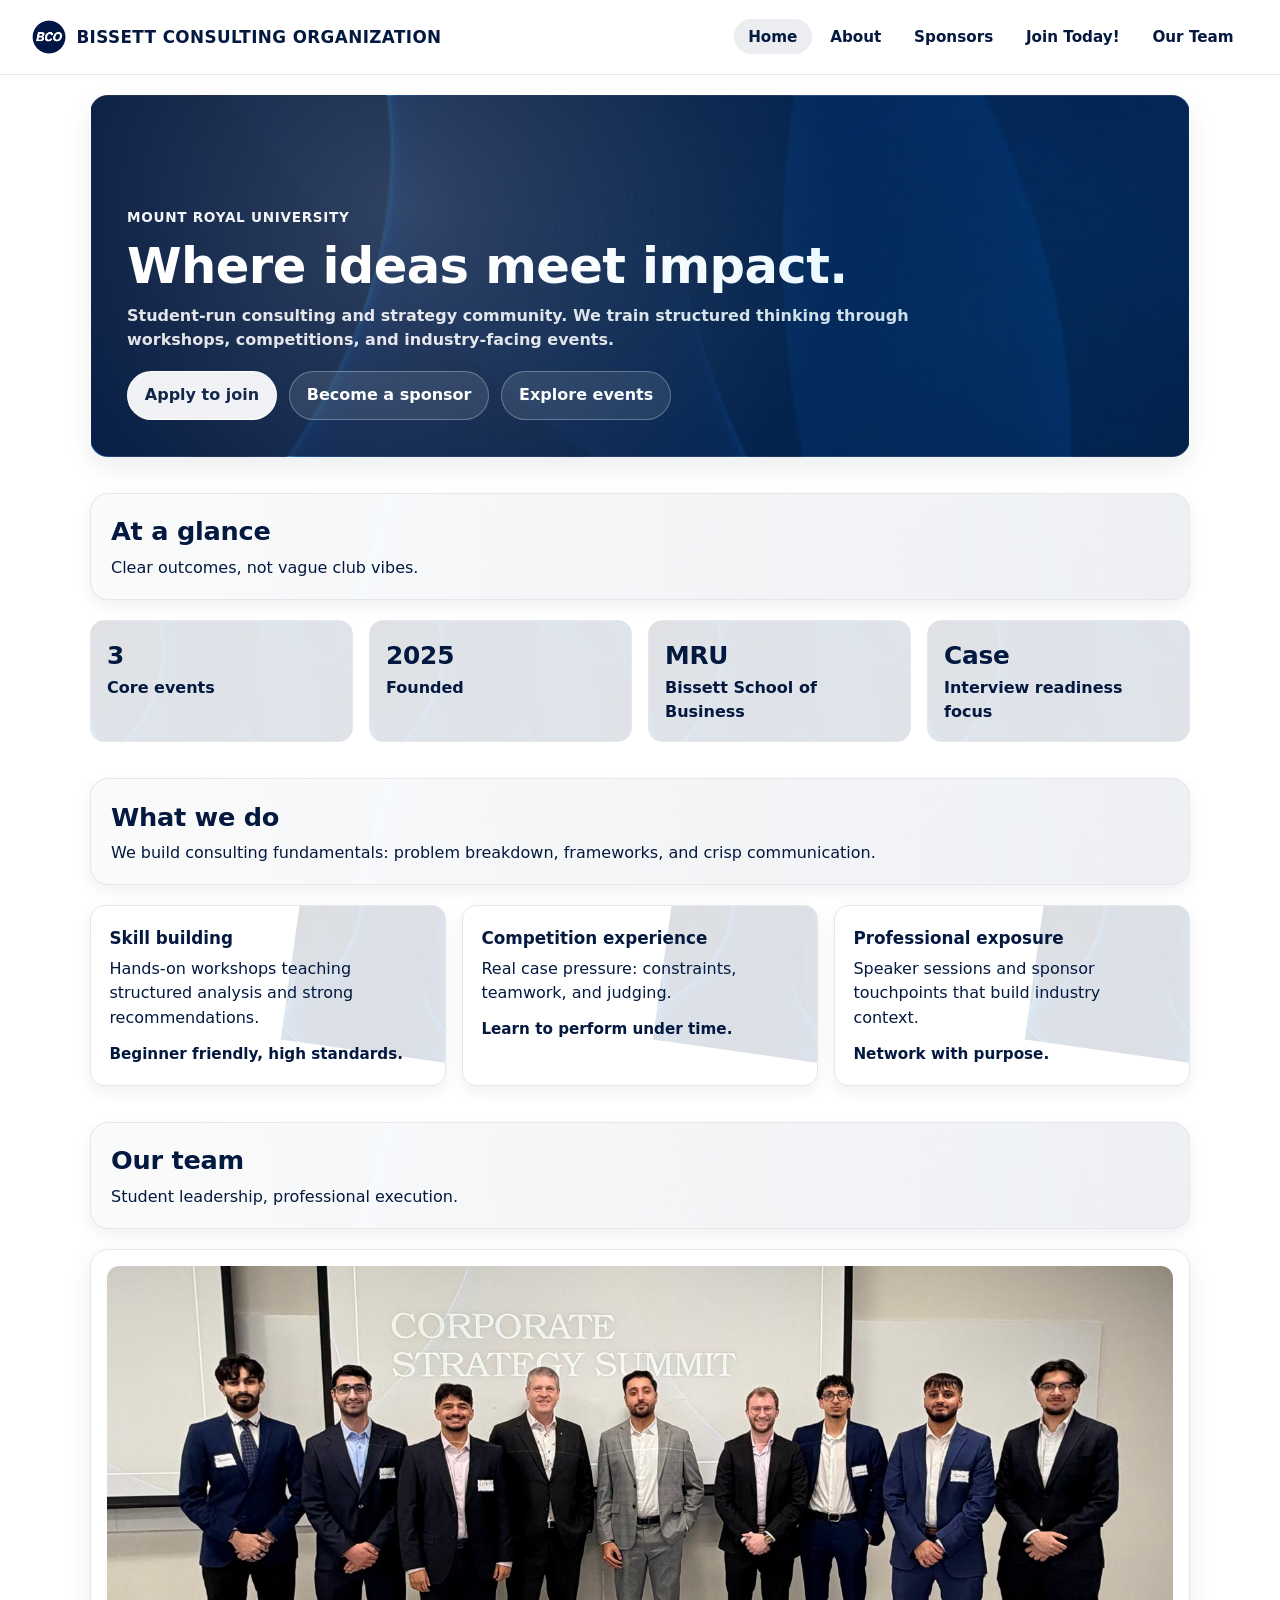
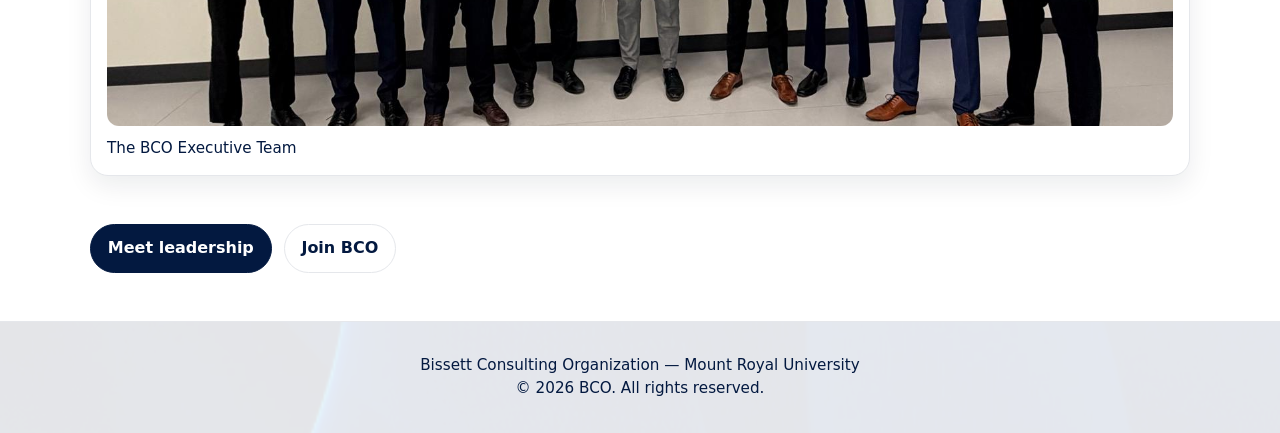
==== index.html @ 676983a7 "Add files via upload" ====
<!DOCTYPE html>
<html lang="en">
<head>
  <meta charset="UTF-8">
  <meta name="viewport" content="width=device-width, initial-scale=1.0">
  <meta name="description" content="Welcome to the Bissett Consulting Organization — where ideas meet impact at Mount Royal University.">
  <title>BCO | Home</title>

  <link rel="stylesheet" href="styles/shared.css">
  <link rel="stylesheet" href="styles/motif.css">
  <link rel="stylesheet" href="styles/home.css">
</head>

<body>
  <a href="#main" class="skip-link">Skip to content</a>

  <header>
    <div class="header-brand">
      <img src="images/bco-logo.png" alt="BCO" class="header-logo">
      <h1>Bissett Consulting Organization</h1>
    </div>
    <nav aria-label="Primary">
      <ul>
        <li><a href="index.html" class="active" aria-current="page">Home</a></li>
        <li><a href="about.html">About</a></li>
        <li><a href="sponsors.html">Sponsors</a></li>
        <li><a href="contact.html">Join Today!</a></li>
        <li><a href="team.html">Our Team</a></li>
      </ul>
    </nav>
  </header>

  <main id="main">
    <!-- Signature hero -->
    <section class="motif-hero" aria-label="BCO hero">
      <div class="motif-hero-inner">
        <div class="motif-kicker">Mount Royal University</div>
        <div class="motif-title">Where ideas meet impact.</div>
        <p class="motif-subtitle">
          Student-run consulting and strategy community. We train structured thinking through workshops, competitions, and industry-facing events.
        </p>
        <div class="motif-actions">
          <a class="btn primary" href="contact.html">Apply to join</a>
          <a class="btn" href="sponsors.html">Become a sponsor</a>
          <a class="btn" href="about.html#events">Explore events</a>
        </div>
      </div>
    </section>

    <!-- Stats -->
    <section class="motif-band" aria-label="BCO summary">
      <div class="motif-band-inner">
        <h2>At a glance</h2>
        <p>Clear outcomes, not vague club vibes.</p>
      </div>
    </section>

    <section class="stats" aria-label="BCO stats">
      <div class="stat"><strong>3</strong><span>Core events</span></div>
      <div class="stat"><strong>2025</strong><span>Founded</span></div>
      <div class="stat"><strong>MRU</strong><span>Bissett School of Business</span></div>
      <div class="stat"><strong>Case</strong><span>Interview readiness focus</span></div>
    </section>

    <!-- Value props -->
    <section class="motif-band" aria-label="What we do">
      <div class="motif-band-inner">
        <h2>What we do</h2>
        <p>We build consulting fundamentals: problem breakdown, frameworks, and crisp communication.</p>
      </div>
    </section>

    <section class="grid-3" aria-label="BCO pillars">
      <div class="card">
        <h3>Skill building</h3>
        <p>Hands-on workshops teaching structured analysis and strong recommendations.</p>
        <div class="meta">Beginner friendly, high standards.</div>
      </div>

      <div class="card">
        <h3>Competition experience</h3>
        <p>Real case pressure: constraints, teamwork, and judging.</p>
        <div class="meta">Learn to perform under time.</div>
      </div>

      <div class="card">
        <h3>Professional exposure</h3>
        <p>Speaker sessions and sponsor touchpoints that build industry context.</p>
        <div class="meta">Network with purpose.</div>
      </div>
    </section>

    <!-- Team -->
    <section class="motif-band" aria-label="Team">
      <div class="motif-band-inner">
        <h2>Our team</h2>
        <p>Student leadership, professional execution.</p>
      </div>
    </section>

    <section id="teampic" aria-label="BCO executive team photo">
      <figure>
        <img src="images/team.jpeg" alt="BCO executive team group photo">
        <figcaption>The BCO Executive Team</figcaption>
      </figure>
    </section>

    <div class="motif-actions" style="margin: 1rem 0 3rem;">
      <a class="btn btn-light primary" href="team.html">Meet leadership</a>
      <a class="btn btn-light" href="contact.html">Join BCO</a>
    </div>
  </main>

  <footer>
    <p>Bissett Consulting Organization — Mount Royal University</p>
    <p>&copy; 2026 BCO. All rights reserved.</p>
  </footer>
</body>
</html>
---- styles/shared.css ----
/* ========= SHARED.CSS (McKinsey-style base) ========= */

:root{
  --navy:#031940;
  --ink:#031940;
  --muted:rgba(3,25,64,.6);
  --line:#E5E7EB;
  --paper:#FFFFFF;
  --panel:#F9FAFB;

  --radius:14px;
  --shadow: 0 10px 26px rgba(17,24,39,.08);
}

*{
  margin: 0;
  padding: 0;
  box-sizing: border-box;
}

/* page base */
body{
  font-family: "Inter", system-ui, -apple-system, Segoe UI, Roboto, Arial, sans-serif;
  color: var(--ink);
  background: var(--paper);
  line-height: 1.55;
}

/* hero */
#hero{
  border-bottom: 1px solid var(--line);
}
#hero img{
  display: block;
  width: 100%;
  max-height: 240px;
  object-fit: cover;
}

/* header brand with logo */
.header-brand{
  display: flex;
  align-items: center;
  gap: .65rem;
}

.header-logo{
  height: 34px;
  width: auto;
  object-fit: contain;
  border-radius: 6px;
}

/* header */
header{
  background: var(--paper);
  padding: 1.25rem 2rem;
  display: flex;
  justify-content: space-between;
  align-items: center;
  border-bottom: 1px solid var(--line);
}

header h1{
  color: var(--navy);
  font-size: 1.05rem;
  font-weight: 700;
  letter-spacing: .4px;
  text-transform: uppercase;
}

/* nav */
nav ul{
  list-style: none;
  display: flex;
  gap: .25rem;
  flex-wrap: wrap;
}

nav ul li a{
  color: var(--ink);
  text-decoration: none;
  padding: .55rem .9rem;
  border-radius: 999px;
  font-weight: 600;
  font-size: .95rem;
  transition: background-color .15s ease, color .15s ease;
}

nav ul li a:hover{
  background: var(--panel);
}

nav ul li a.active{
  background: rgba(3,25,64,.08);
  color: var(--navy);
}

/* layout width */
main{
  width: min(1100px, 92%);
  margin: 0 auto;
}

/* footer */
footer{
  margin-top: 3rem;
  background: var(--paper);
  border-top: 1px solid var(--line);
  color: #031940;
  text-align: center;
  padding: 2rem;
}

footer p{
  font-size: .95rem;
  color: #031940;
}

/* accessibility */
a:focus,
button:focus,
input:focus,
textarea:focus{
  outline: 3px solid rgba(3,25,64,.20);
  outline-offset: 2px;
  border-radius: 8px;
}

/* responsive */
@media (max-width: 650px){
  header{
    padding: 1rem;
  }
}

.skip-link{
  position:absolute;
  left:-999px;
  top:10px;
  background:#fff;
  border:1px solid #E5E7EB;
  padding:.5rem .75rem;
  border-radius:10px;
}
.skip-link:focus{
  left:10px;
  z-index:999;
}
---- styles/motif.css ----
/* ========= MOTIF.CSS (BCO signature waves) ========= */

:root{
  --navy:#031940;
  --ink:#031940;
  --muted:rgba(3,25,64,.6);
  --line:#E5E7EB;
  --paper:#FFFFFF;
  --panel:#F9FAFB;

  --radius:14px;
  --shadow: 0 10px 26px rgba(17,24,39,.08);
  --shadow-soft: 0 6px 16px rgba(17,24,39,.06);

  /* Motif asset */
  --motif: url("../images/bco-blue.png");
}

/* Motif hero */
.motif-hero{
  position: relative;
  border: 1px solid rgba(255,255,255,.12);
  border-radius: 18px;
  overflow: hidden;
  box-shadow: var(--shadow);
  margin-top: 1.25rem;
  background:
    var(--motif) center/cover no-repeat;
}

.motif-hero::before{
  content:"";
  position:absolute;
  inset:0;
  /* darken for readability */
  background: linear-gradient(90deg,
    rgba(3,25,64,.92),
    rgba(3,25,64,.58) 55%,
    rgba(3,25,64,.35)
  );
}

.motif-hero::after{
  content:"";
  position:absolute;
  inset:-40px;
  /* extra depth so it feels premium */
  background: radial-gradient(circle at 30% 35%, rgba(255,255,255,.18), transparent 50%),
              radial-gradient(circle at 78% 62%, rgba(0,170,255,.10), transparent 55%);
  pointer-events:none;
}

.motif-hero-inner{
  position: relative;
  padding: 2.25rem;
  min-height: 360px;
  display:flex;
  flex-direction: column;
  justify-content: flex-end;
  gap: .75rem;
  color: #fff;
}

.motif-kicker{
  font-weight: 800;
  letter-spacing: .7px;
  text-transform: uppercase;
  font-size: .85rem;
  opacity: .95;
}

.motif-title{
  font-size: clamp(2.1rem, 4.2vw, 3.1rem);
  line-height: 1.05;
  letter-spacing: -.6px;
  font-weight: 900;
  max-width: 24ch;
}

.motif-subtitle{
  max-width: 75ch;
  color: rgba(255,255,255,.88);
  font-weight: 560;
}

.motif-actions{
  display:flex;
  gap: .75rem;
  flex-wrap: wrap;
  margin-top: .35rem;
}

.btn{
  display:inline-block;
  text-decoration:none;
  font-weight: 750;
  padding: .7rem 1.05rem;
  border-radius: 999px;
  border: 1px solid rgba(255,255,255,.28);
  background: rgba(255,255,255,.10);
  color:#fff;
  transition: transform .15s ease, background-color .2s ease;
}

.btn:hover{
  transform: translateY(-1px);
  background: rgba(255,255,255,.16);
  text-decoration:none;
}

.btn.primary{
  background: rgba(255,255,255,.94);
  color: var(--navy);
  border-color: rgba(255,255,255,.94);
}

.btn.primary:hover{
  background: #fff;
}

/* Motif band headings */
.motif-band{
  position: relative;
  border-radius: 18px;
  overflow:hidden;
  border: 1px solid var(--line);
  box-shadow: var(--shadow-soft);
  background: var(--paper);
  margin: 2.25rem 0 1.25rem;
}

.motif-band::before{
  content:"";
  position:absolute;
  inset:0;
  background: var(--motif) center/cover no-repeat;
  opacity: .22;             /* subtle watermark */
  filter: saturate(1.05) contrast(1.05);
}

.motif-band::after{
  content:"";
  position:absolute;
  inset:0;
  background: linear-gradient(90deg, rgba(255,255,255,.92), rgba(255,255,255,.70));
}

.motif-band-inner{
  position: relative;
  z-index: 1;
  padding: 1.15rem 1.25rem;
}

.motif-band h2{
  font-size: 1.6rem;
  letter-spacing: -.25px;
  margin-bottom: .25rem;
}

.motif-band p{
  color: #031940;
  max-width: 80ch;
}

/* Cards with motif corner watermark */
.grid-3{
  display:grid;
  grid-template-columns: repeat(3, minmax(0, 1fr));
  gap: 1rem;
}

.card{
  position: relative;
  background: var(--paper);
  border: 1px solid var(--line);
  border-radius: var(--radius);
  box-shadow: var(--shadow-soft);
  padding: 1.15rem;
  overflow:hidden;
}

.card::before{
  content:"";
  position:absolute;
  top:-70px;
  right:-70px;
  width: 220px;
  height: 220px;
  background: var(--motif) center/cover no-repeat;
  opacity: .14;
  transform: rotate(8deg);
  pointer-events:none;
}

.card h3{
  font-size: 1.05rem;
  margin-bottom: .35rem;
  position: relative;
}

.card p{
  color: #031940;
  position: relative;
}

.card .meta{
  margin-top: .75rem;
  color: #031940;
  font-size: .95rem;
  font-weight: 650;
  position: relative;
}

/* Stats row */
.stats{
  display:grid;
  grid-template-columns: repeat(4, minmax(0, 1fr));
  gap: 1rem;
}

.stat{
  background: var(--panel);
  border: 1px solid var(--line);
  border-radius: var(--radius);
  padding: 1rem;
  overflow:hidden;
  position: relative;
}

.stat::before{
  content:"";
  position:absolute;
  inset:0;
  background: var(--motif) center/cover no-repeat;
  opacity: .10;
  filter: saturate(1.05);
}

.stat strong, .stat span{
  position: relative;
}

.stat strong{
  display:block;
  font-size: 1.55rem;
  color: var(--navy);
  letter-spacing: -.2px;
}

.stat span{
  color: #031940;
  font-weight: 700;
}

/* Motif footer (subtle) */
footer{
  position: relative;
  overflow:hidden;
}

footer::before{
  content:"";
  position:absolute;
  inset:0;
  background: var(--motif) center/cover no-repeat;
  opacity: .10;
  filter: saturate(1.05) contrast(1.05);
  pointer-events:none;
}

footer > *{
  position: relative;
}

/* Light-context buttons (outside the dark hero) */
.btn-light{
  color: var(--ink);
  background: var(--paper);
  border-color: var(--line);
}

.btn-light:hover{
  background: var(--panel);
  color: var(--ink);
}

.btn-light.primary{
  background: var(--navy);
  color: #fff;
  border-color: var(--navy);
}

.btn-light.primary:hover{
  background: rgba(3,25,64,.88);
  color: #fff;
}

/* Responsive */
@media (max-width: 980px){
  .grid-3{ grid-template-columns: 1fr; }
  .stats{ grid-template-columns: repeat(2, minmax(0,1fr)); }
  .motif-hero-inner{ min-height: 330px; padding: 1.6rem; }
}

@media (max-width: 520px){
  .stats{ grid-template-columns: 1fr; }
}
---- styles/home.css ----
/* ========= HOME.CSS (McKinsey / deck cover) ========= */

:root{
  --navy:#031940;
  --ink:#031940;
  --muted:rgba(3,25,64,.6);
  --line:#E5E7EB;
  --panel:#F9FAFB;
  --paper:#FFFFFF;

  --radius:14px;
  --shadow: 0 10px 26px rgba(17,24,39,.08);
  --shadow-soft: 0 6px 16px rgba(17,24,39,.06);
}

/* Title block */
#welcome{
  padding: 2.5rem 0 1.25rem;
  border-bottom: 1px solid var(--line);
  margin-bottom: 1.5rem;
}

#welcome h2:first-child{
  font-size: clamp(2.1rem, 3.4vw, 2.8rem);
  line-height: 1.06;
  letter-spacing: -.5px;
  color: var(--ink);
  margin-bottom: .45rem;
}

#welcome h2:nth-child(2){
  font-size: clamp(1.15rem, 1.9vw, 1.35rem);
  font-weight: 650;
  color: #031940;
  letter-spacing: .1px;
}

/* Image card */
#teampic{
  margin: 1.25rem 0 3rem;
}

#teampic figure{
  background: var(--paper);
  border: 1px solid var(--line);
  border-radius: 18px;
  padding: 1rem;
  box-shadow: var(--shadow);
}

#teampic img{
  width: 100%;
  height: min(460px, 56vw);
  object-fit: cover;
  border-radius: 12px;
  display: block;
}

/* Caption looks like a report footnote */
#teampic figcaption{
  margin-top: .75rem;
  color: #031940;
  font-size: .95rem;
  line-height: 1.35;
}

/* Small “deck polish” on hover, very subtle */
#teampic figure:hover{
  border-color: rgba(3,25,64,.18);
  box-shadow: 0 14px 32px rgba(17,24,39,.10);
}

/* Responsive tightening */
@media (max-width: 520px){
  #welcome{
    padding: 2rem 0 1rem;
  }
  #teampic figure{
    padding: .85rem;
  }
}
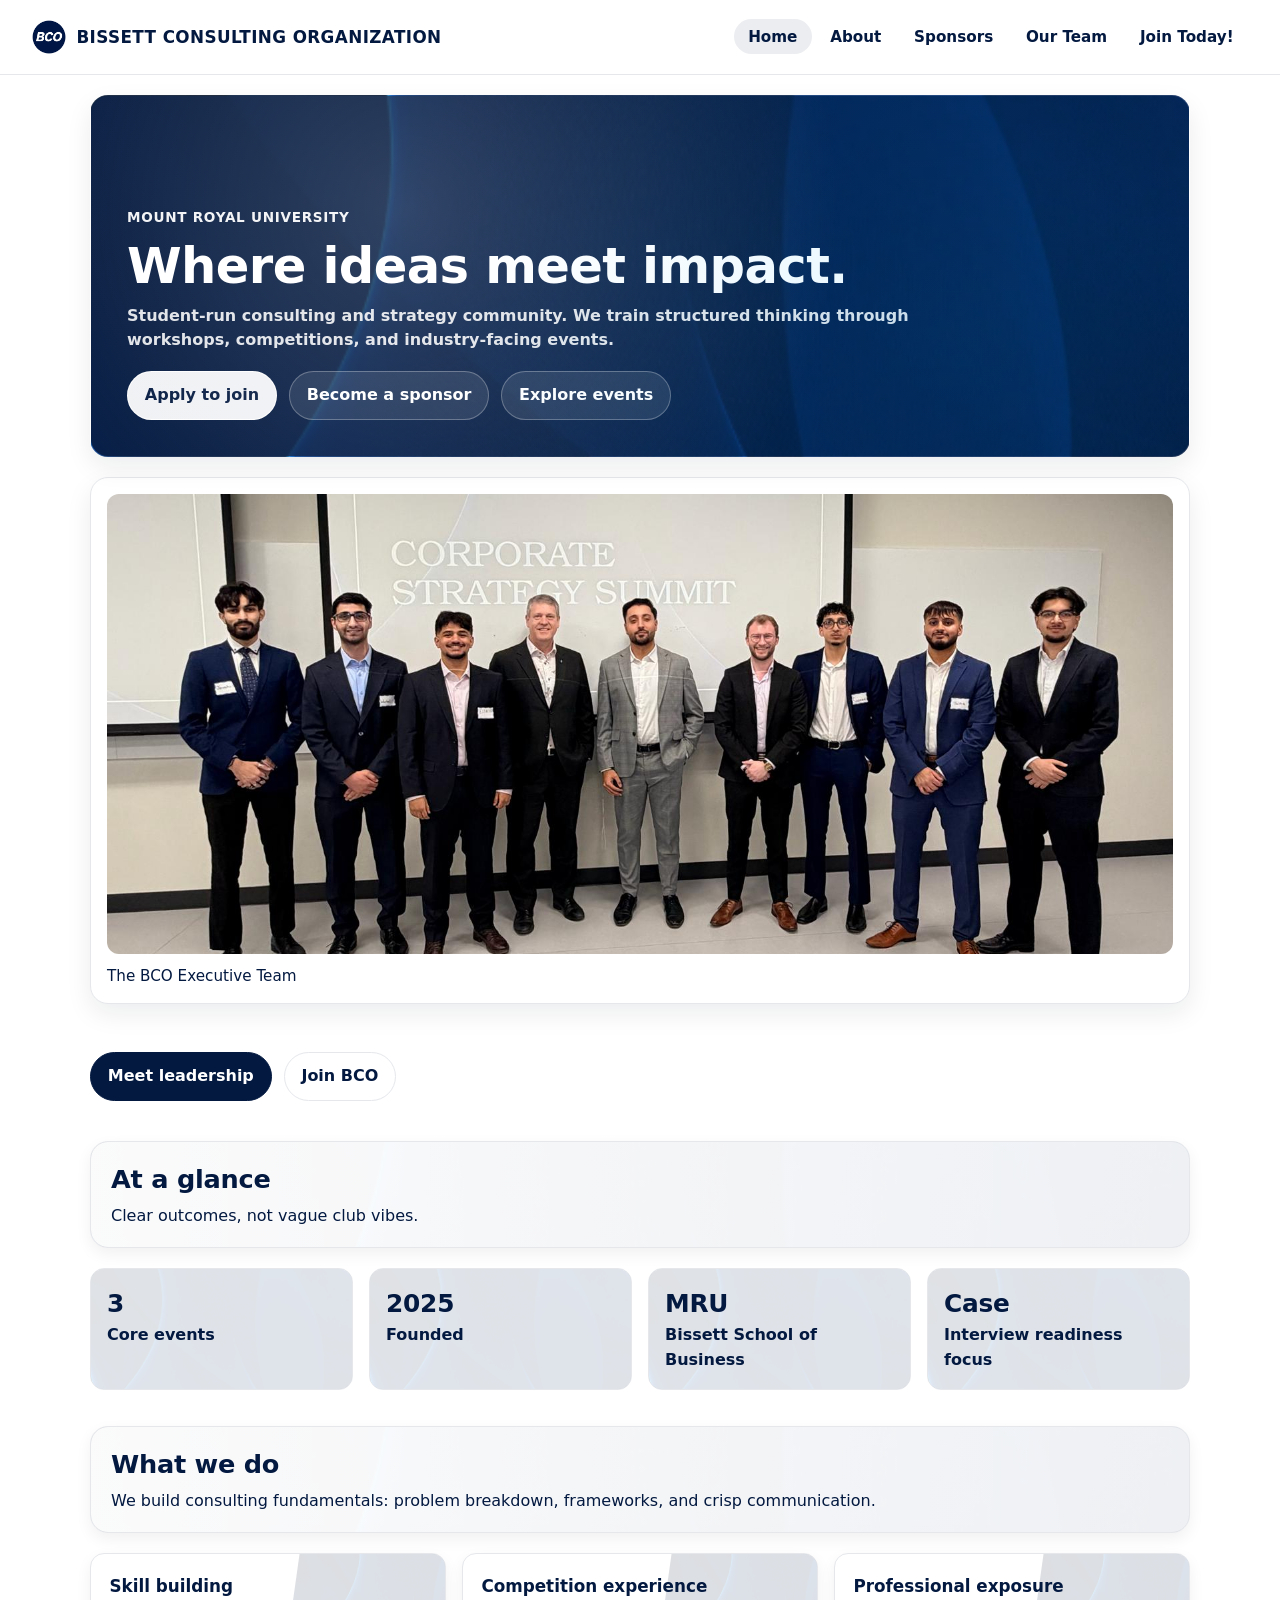
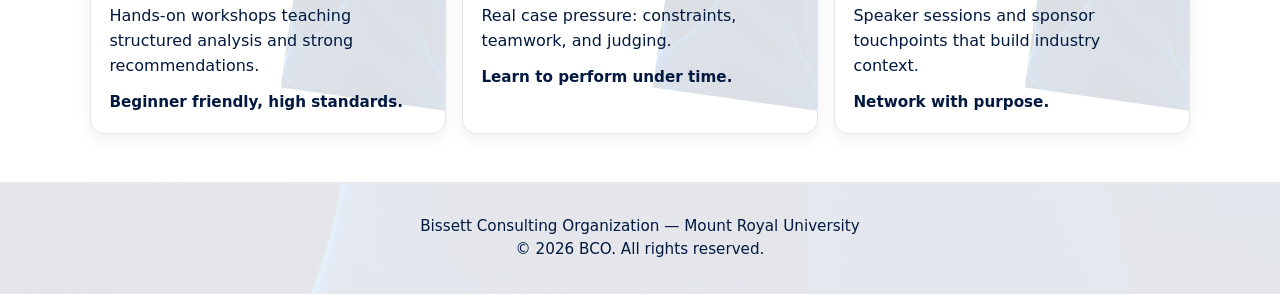
==== commit e4c2fb8b: "Update BCO site: rewrite Who Are We, move CTAs, team photo reorder, contact/team/nav improvements Co" ====
--- a/index.html
+++ b/index.html
@@ -1,119 +1,114 @@
-<!DOCTYPE html>
-<html lang="en">
-<head>
-  <meta charset="UTF-8">
-  <meta name="viewport" content="width=device-width, initial-scale=1.0">
-  <meta name="description" content="Welcome to the Bissett Consulting Organization — where ideas meet impact at Mount Royal University.">
-  <title>BCO | Home</title>
-
-  <link rel="stylesheet" href="styles/shared.css">
-  <link rel="stylesheet" href="styles/motif.css">
-  <link rel="stylesheet" href="styles/home.css">
-</head>
-
-<body>
-  <a href="#main" class="skip-link">Skip to content</a>
-
-  <header>
-    <div class="header-brand">
-      <img src="images/bco-logo.png" alt="BCO" class="header-logo">
-      <h1>Bissett Consulting Organization</h1>
-    </div>
-    <nav aria-label="Primary">
-      <ul>
-        <li><a href="index.html" class="active" aria-current="page">Home</a></li>
-        <li><a href="about.html">About</a></li>
-        <li><a href="sponsors.html">Sponsors</a></li>
-        <li><a href="contact.html">Join Today!</a></li>
-        <li><a href="team.html">Our Team</a></li>
-      </ul>
-    </nav>
-  </header>
-
-  <main id="main">
-    <!-- Signature hero -->
-    <section class="motif-hero" aria-label="BCO hero">
-      <div class="motif-hero-inner">
-        <div class="motif-kicker">Mount Royal University</div>
-        <div class="motif-title">Where ideas meet impact.</div>
-        <p class="motif-subtitle">
-          Student-run consulting and strategy community. We train structured thinking through workshops, competitions, and industry-facing events.
-        </p>
-        <div class="motif-actions">
-          <a class="btn primary" href="contact.html">Apply to join</a>
-          <a class="btn" href="sponsors.html">Become a sponsor</a>
-          <a class="btn" href="about.html#events">Explore events</a>
-        </div>
-      </div>
-    </section>
-
-    <!-- Stats -->
-    <section class="motif-band" aria-label="BCO summary">
-      <div class="motif-band-inner">
-        <h2>At a glance</h2>
-        <p>Clear outcomes, not vague club vibes.</p>
-      </div>
-    </section>
-
-    <section class="stats" aria-label="BCO stats">
-      <div class="stat"><strong>3</strong><span>Core events</span></div>
-      <div class="stat"><strong>2025</strong><span>Founded</span></div>
-      <div class="stat"><strong>MRU</strong><span>Bissett School of Business</span></div>
-      <div class="stat"><strong>Case</strong><span>Interview readiness focus</span></div>
-    </section>
-
-    <!-- Value props -->
-    <section class="motif-band" aria-label="What we do">
-      <div class="motif-band-inner">
-        <h2>What we do</h2>
-        <p>We build consulting fundamentals: problem breakdown, frameworks, and crisp communication.</p>
-      </div>
-    </section>
-
-    <section class="grid-3" aria-label="BCO pillars">
-      <div class="card">
-        <h3>Skill building</h3>
-        <p>Hands-on workshops teaching structured analysis and strong recommendations.</p>
-        <div class="meta">Beginner friendly, high standards.</div>
-      </div>
-
-      <div class="card">
-        <h3>Competition experience</h3>
-        <p>Real case pressure: constraints, teamwork, and judging.</p>
-        <div class="meta">Learn to perform under time.</div>
-      </div>
-
-      <div class="card">
-        <h3>Professional exposure</h3>
-        <p>Speaker sessions and sponsor touchpoints that build industry context.</p>
-        <div class="meta">Network with purpose.</div>
-      </div>
-    </section>
-
-    <!-- Team -->
-    <section class="motif-band" aria-label="Team">
-      <div class="motif-band-inner">
-        <h2>Our team</h2>
-        <p>Student leadership, professional execution.</p>
-      </div>
-    </section>
-
-    <section id="teampic" aria-label="BCO executive team photo">
-      <figure>
-        <img src="images/team.jpeg" alt="BCO executive team group photo">
-        <figcaption>The BCO Executive Team</figcaption>
-      </figure>
-    </section>
-
-    <div class="motif-actions" style="margin: 1rem 0 3rem;">
-      <a class="btn btn-light primary" href="team.html">Meet leadership</a>
-      <a class="btn btn-light" href="contact.html">Join BCO</a>
-    </div>
-  </main>
-
-  <footer>
-    <p>Bissett Consulting Organization — Mount Royal University</p>
-    <p>&copy; 2026 BCO. All rights reserved.</p>
-  </footer>
-</body>
+<!DOCTYPE html>
+<html lang="en">
+<head>
+  <meta charset="UTF-8">
+  <meta name="viewport" content="width=device-width, initial-scale=1.0">
+  <meta name="description" content="Welcome to the Bissett Consulting Organization — where ideas meet impact at Mount Royal University.">
+  <title>BCO | Home</title>
+
+  <link rel="icon" href="images/bco-logo.png" type="image/png">
+  <link rel="stylesheet" href="styles/shared.css">
+  <link rel="stylesheet" href="styles/motif.css">
+  <link rel="stylesheet" href="styles/home.css">
+</head>
+
+<body>
+  <a href="#main" class="skip-link">Skip to content</a>
+
+  <header>
+    <div class="header-brand">
+      <img src="images/bco-logo.png" alt="BCO" class="header-logo">
+      <h1>Bissett Consulting Organization</h1>
+    </div>
+    <nav aria-label="Primary">
+      <ul>
+        <li><a href="index.html" class="active" aria-current="page">Home</a></li>
+        <li><a href="about.html">About</a></li>
+        <li><a href="sponsors.html">Sponsors</a></li>
+        <li><a href="team.html">Our Team</a></li>
+        <li><a href="contact.html">Join Today!</a></li>
+      </ul>
+    </nav>
+  </header>
+
+  <main id="main">
+    <!-- Signature hero -->
+    <section class="motif-hero" aria-label="BCO hero">
+      <div class="motif-hero-inner">
+        <div class="motif-kicker">Mount Royal University</div>
+        <div class="motif-title">Where ideas meet impact.</div>
+        <p class="motif-subtitle">
+          Student-run consulting and strategy community. We train structured thinking through workshops, competitions, and industry-facing events.
+        </p>
+        <div class="motif-actions">
+          <a class="btn primary" href="contact.html">Apply to join</a>
+          <a class="btn" href="sponsors.html">Become a sponsor</a>
+          <a class="btn" href="about.html#events">Explore events</a>
+        </div>
+      </div>
+    </section>
+
+    <!-- Team photo -->
+    <section id="teampic" aria-label="BCO executive team photo">
+      <figure>
+        <img src="images/team.jpeg" alt="BCO executive team group photo">
+        <figcaption>The BCO Executive Team</figcaption>
+      </figure>
+    </section>
+
+    <div class="motif-actions" style="margin: 1rem 0 2.5rem;">
+      <a class="btn btn-light primary" href="team.html">Meet leadership</a>
+      <a class="btn btn-light" href="contact.html">Join BCO</a>
+    </div>
+
+    <!-- Stats -->
+    <section class="motif-band" aria-label="BCO summary">
+      <div class="motif-band-inner">
+        <h2>At a glance</h2>
+        <p>Clear outcomes, not vague club vibes.</p>
+      </div>
+    </section>
+
+    <section class="stats" aria-label="BCO stats">
+      <div class="stat"><strong>3</strong><span>Core events</span></div>
+      <div class="stat"><strong>2025</strong><span>Founded</span></div>
+      <div class="stat"><strong>MRU</strong><span>Bissett School of Business</span></div>
+      <div class="stat"><strong>Case</strong><span>Interview readiness focus</span></div>
+    </section>
+
+    <!-- Value props -->
+    <section class="motif-band" aria-label="What we do">
+      <div class="motif-band-inner">
+        <h2>What we do</h2>
+        <p>We build consulting fundamentals: problem breakdown, frameworks, and crisp communication.</p>
+      </div>
+    </section>
+
+    <section class="grid-3" aria-label="BCO pillars">
+      <div class="card">
+        <h3>Skill building</h3>
+        <p>Hands-on workshops teaching structured analysis and strong recommendations.</p>
+        <div class="meta">Beginner friendly, high standards.</div>
+      </div>
+
+      <div class="card">
+        <h3>Competition experience</h3>
+        <p>Real case pressure: constraints, teamwork, and judging.</p>
+        <div class="meta">Learn to perform under time.</div>
+      </div>
+
+      <div class="card">
+        <h3>Professional exposure</h3>
+        <p>Speaker sessions and sponsor touchpoints that build industry context.</p>
+        <div class="meta">Network with purpose.</div>
+      </div>
+    </section>
+
+  </main>
+
+  <footer>
+    <p>Bissett Consulting Organization — Mount Royal University</p>
+    <p>&copy; 2026 BCO. All rights reserved.</p>
+  </footer>
+</body>
 </html>
--- a/styles/shared.css
+++ b/styles/shared.css
@@ -1,149 +1,149 @@
-/* ========= SHARED.CSS (McKinsey-style base) ========= */
-
-:root{
-  --navy:#031940;
-  --ink:#031940;
-  --muted:rgba(3,25,64,.6);
-  --line:#E5E7EB;
-  --paper:#FFFFFF;
-  --panel:#F9FAFB;
-
-  --radius:14px;
-  --shadow: 0 10px 26px rgba(17,24,39,.08);
-}
-
-*{
-  margin: 0;
-  padding: 0;
-  box-sizing: border-box;
-}
-
-/* page base */
-body{
-  font-family: "Inter", system-ui, -apple-system, Segoe UI, Roboto, Arial, sans-serif;
-  color: var(--ink);
-  background: var(--paper);
-  line-height: 1.55;
-}
-
-/* hero */
-#hero{
-  border-bottom: 1px solid var(--line);
-}
-#hero img{
-  display: block;
-  width: 100%;
-  max-height: 240px;
-  object-fit: cover;
-}
-
-/* header brand with logo */
-.header-brand{
-  display: flex;
-  align-items: center;
-  gap: .65rem;
-}
-
-.header-logo{
-  height: 34px;
-  width: auto;
-  object-fit: contain;
-  border-radius: 6px;
-}
-
-/* header */
-header{
-  background: var(--paper);
-  padding: 1.25rem 2rem;
-  display: flex;
-  justify-content: space-between;
-  align-items: center;
-  border-bottom: 1px solid var(--line);
-}
-
-header h1{
-  color: var(--navy);
-  font-size: 1.05rem;
-  font-weight: 700;
-  letter-spacing: .4px;
-  text-transform: uppercase;
-}
-
-/* nav */
-nav ul{
-  list-style: none;
-  display: flex;
-  gap: .25rem;
-  flex-wrap: wrap;
-}
-
-nav ul li a{
-  color: var(--ink);
-  text-decoration: none;
-  padding: .55rem .9rem;
-  border-radius: 999px;
-  font-weight: 600;
-  font-size: .95rem;
-  transition: background-color .15s ease, color .15s ease;
-}
-
-nav ul li a:hover{
-  background: var(--panel);
-}
-
-nav ul li a.active{
-  background: rgba(3,25,64,.08);
-  color: var(--navy);
-}
-
-/* layout width */
-main{
-  width: min(1100px, 92%);
-  margin: 0 auto;
-}
-
-/* footer */
-footer{
-  margin-top: 3rem;
-  background: var(--paper);
-  border-top: 1px solid var(--line);
-  color: #031940;
-  text-align: center;
-  padding: 2rem;
-}
-
-footer p{
-  font-size: .95rem;
-  color: #031940;
-}
-
-/* accessibility */
-a:focus,
-button:focus,
-input:focus,
-textarea:focus{
-  outline: 3px solid rgba(3,25,64,.20);
-  outline-offset: 2px;
-  border-radius: 8px;
-}
-
-/* responsive */
-@media (max-width: 650px){
-  header{
-    padding: 1rem;
-  }
-}
-
-.skip-link{
-  position:absolute;
-  left:-999px;
-  top:10px;
-  background:#fff;
-  border:1px solid #E5E7EB;
-  padding:.5rem .75rem;
-  border-radius:10px;
-}
-.skip-link:focus{
-  left:10px;
-  z-index:999;
+/* ========= SHARED.CSS (McKinsey-style base) ========= */
+
+:root{
+  --navy:#031940;
+  --ink:#031940;
+  --muted:rgba(3,25,64,.6);
+  --line:#E5E7EB;
+  --paper:#FFFFFF;
+  --panel:#F9FAFB;
+
+  --radius:14px;
+  --shadow: 0 10px 26px rgba(17,24,39,.08);
+}
+
+*{
+  margin: 0;
+  padding: 0;
+  box-sizing: border-box;
+}
+
+/* page base */
+body{
+  font-family: "Inter", system-ui, -apple-system, Segoe UI, Roboto, Arial, sans-serif;
+  color: var(--ink);
+  background: var(--paper);
+  line-height: 1.55;
+}
+
+/* hero */
+#hero{
+  border-bottom: 1px solid var(--line);
+}
+#hero img{
+  display: block;
+  width: 100%;
+  max-height: 240px;
+  object-fit: cover;
+}
+
+/* header brand with logo */
+.header-brand{
+  display: flex;
+  align-items: center;
+  gap: .65rem;
+}
+
+.header-logo{
+  height: 34px;
+  width: auto;
+  object-fit: contain;
+  border-radius: 6px;
+}
+
+/* header */
+header{
+  background: var(--paper);
+  padding: 1.25rem 2rem;
+  display: flex;
+  justify-content: space-between;
+  align-items: center;
+  border-bottom: 1px solid var(--line);
+}
+
+header h1{
+  color: var(--navy);
+  font-size: 1.05rem;
+  font-weight: 700;
+  letter-spacing: .4px;
+  text-transform: uppercase;
+}
+
+/* nav */
+nav ul{
+  list-style: none;
+  display: flex;
+  gap: .25rem;
+  flex-wrap: wrap;
+}
+
+nav ul li a{
+  color: var(--ink);
+  text-decoration: none;
+  padding: .55rem .9rem;
+  border-radius: 999px;
+  font-weight: 600;
+  font-size: .95rem;
+  transition: background-color .15s ease, color .15s ease;
+}
+
+nav ul li a:hover{
+  background: var(--panel);
+}
+
+nav ul li a.active{
+  background: rgba(3,25,64,.08);
+  color: var(--navy);
+}
+
+/* layout width */
+main{
+  width: min(1100px, 92%);
+  margin: 0 auto;
+}
+
+/* footer */
+footer{
+  margin-top: 3rem;
+  background: var(--paper);
+  border-top: 1px solid var(--line);
+  color: #031940;
+  text-align: center;
+  padding: 2rem;
+}
+
+footer p{
+  font-size: .95rem;
+  color: #031940;
+}
+
+/* accessibility */
+a:focus,
+button:focus,
+input:focus,
+textarea:focus{
+  outline: 3px solid rgba(3,25,64,.20);
+  outline-offset: 2px;
+  border-radius: 8px;
+}
+
+/* responsive */
+@media (max-width: 650px){
+  header{
+    padding: 1rem;
+  }
+}
+
+.skip-link{
+  position:absolute;
+  left:-999px;
+  top:10px;
+  background:#fff;
+  border:1px solid #E5E7EB;
+  padding:.5rem .75rem;
+  border-radius:10px;
+}
+.skip-link:focus{
+  left:10px;
+  z-index:999;
 }
--- a/styles/motif.css
+++ b/styles/motif.css
@@ -1,307 +1,307 @@
-/* ========= MOTIF.CSS (BCO signature waves) ========= */
-
-:root{
-  --navy:#031940;
-  --ink:#031940;
-  --muted:rgba(3,25,64,.6);
-  --line:#E5E7EB;
-  --paper:#FFFFFF;
-  --panel:#F9FAFB;
-
-  --radius:14px;
-  --shadow: 0 10px 26px rgba(17,24,39,.08);
-  --shadow-soft: 0 6px 16px rgba(17,24,39,.06);
-
-  /* Motif asset */
-  --motif: url("../images/bco-blue.png");
-}
-
-/* Motif hero */
-.motif-hero{
-  position: relative;
-  border: 1px solid rgba(255,255,255,.12);
-  border-radius: 18px;
-  overflow: hidden;
-  box-shadow: var(--shadow);
-  margin-top: 1.25rem;
-  background:
-    var(--motif) center/cover no-repeat;
-}
-
-.motif-hero::before{
-  content:"";
-  position:absolute;
-  inset:0;
-  /* darken for readability */
-  background: linear-gradient(90deg,
-    rgba(3,25,64,.92),
-    rgba(3,25,64,.58) 55%,
-    rgba(3,25,64,.35)
-  );
-}
-
-.motif-hero::after{
-  content:"";
-  position:absolute;
-  inset:-40px;
-  /* extra depth so it feels premium */
-  background: radial-gradient(circle at 30% 35%, rgba(255,255,255,.18), transparent 50%),
-              radial-gradient(circle at 78% 62%, rgba(0,170,255,.10), transparent 55%);
-  pointer-events:none;
-}
-
-.motif-hero-inner{
-  position: relative;
-  padding: 2.25rem;
-  min-height: 360px;
-  display:flex;
-  flex-direction: column;
-  justify-content: flex-end;
-  gap: .75rem;
-  color: #fff;
-}
-
-.motif-kicker{
-  font-weight: 800;
-  letter-spacing: .7px;
-  text-transform: uppercase;
-  font-size: .85rem;
-  opacity: .95;
-}
-
-.motif-title{
-  font-size: clamp(2.1rem, 4.2vw, 3.1rem);
-  line-height: 1.05;
-  letter-spacing: -.6px;
-  font-weight: 900;
-  max-width: 24ch;
-}
-
-.motif-subtitle{
-  max-width: 75ch;
-  color: rgba(255,255,255,.88);
-  font-weight: 560;
-}
-
-.motif-actions{
-  display:flex;
-  gap: .75rem;
-  flex-wrap: wrap;
-  margin-top: .35rem;
-}
-
-.btn{
-  display:inline-block;
-  text-decoration:none;
-  font-weight: 750;
-  padding: .7rem 1.05rem;
-  border-radius: 999px;
-  border: 1px solid rgba(255,255,255,.28);
-  background: rgba(255,255,255,.10);
-  color:#fff;
-  transition: transform .15s ease, background-color .2s ease;
-}
-
-.btn:hover{
-  transform: translateY(-1px);
-  background: rgba(255,255,255,.16);
-  text-decoration:none;
-}
-
-.btn.primary{
-  background: rgba(255,255,255,.94);
-  color: var(--navy);
-  border-color: rgba(255,255,255,.94);
-}
-
-.btn.primary:hover{
-  background: #fff;
-}
-
-/* Motif band headings */
-.motif-band{
-  position: relative;
-  border-radius: 18px;
-  overflow:hidden;
-  border: 1px solid var(--line);
-  box-shadow: var(--shadow-soft);
-  background: var(--paper);
-  margin: 2.25rem 0 1.25rem;
-}
-
-.motif-band::before{
-  content:"";
-  position:absolute;
-  inset:0;
-  background: var(--motif) center/cover no-repeat;
-  opacity: .22;             /* subtle watermark */
-  filter: saturate(1.05) contrast(1.05);
-}
-
-.motif-band::after{
-  content:"";
-  position:absolute;
-  inset:0;
-  background: linear-gradient(90deg, rgba(255,255,255,.92), rgba(255,255,255,.70));
-}
-
-.motif-band-inner{
-  position: relative;
-  z-index: 1;
-  padding: 1.15rem 1.25rem;
-}
-
-.motif-band h2{
-  font-size: 1.6rem;
-  letter-spacing: -.25px;
-  margin-bottom: .25rem;
-}
-
-.motif-band p{
-  color: #031940;
-  max-width: 80ch;
-}
-
-/* Cards with motif corner watermark */
-.grid-3{
-  display:grid;
-  grid-template-columns: repeat(3, minmax(0, 1fr));
-  gap: 1rem;
-}
-
-.card{
-  position: relative;
-  background: var(--paper);
-  border: 1px solid var(--line);
-  border-radius: var(--radius);
-  box-shadow: var(--shadow-soft);
-  padding: 1.15rem;
-  overflow:hidden;
-}
-
-.card::before{
-  content:"";
-  position:absolute;
-  top:-70px;
-  right:-70px;
-  width: 220px;
-  height: 220px;
-  background: var(--motif) center/cover no-repeat;
-  opacity: .14;
-  transform: rotate(8deg);
-  pointer-events:none;
-}
-
-.card h3{
-  font-size: 1.05rem;
-  margin-bottom: .35rem;
-  position: relative;
-}
-
-.card p{
-  color: #031940;
-  position: relative;
-}
-
-.card .meta{
-  margin-top: .75rem;
-  color: #031940;
-  font-size: .95rem;
-  font-weight: 650;
-  position: relative;
-}
-
-/* Stats row */
-.stats{
-  display:grid;
-  grid-template-columns: repeat(4, minmax(0, 1fr));
-  gap: 1rem;
-}
-
-.stat{
-  background: var(--panel);
-  border: 1px solid var(--line);
-  border-radius: var(--radius);
-  padding: 1rem;
-  overflow:hidden;
-  position: relative;
-}
-
-.stat::before{
-  content:"";
-  position:absolute;
-  inset:0;
-  background: var(--motif) center/cover no-repeat;
-  opacity: .10;
-  filter: saturate(1.05);
-}
-
-.stat strong, .stat span{
-  position: relative;
-}
-
-.stat strong{
-  display:block;
-  font-size: 1.55rem;
-  color: var(--navy);
-  letter-spacing: -.2px;
-}
-
-.stat span{
-  color: #031940;
-  font-weight: 700;
-}
-
-/* Motif footer (subtle) */
-footer{
-  position: relative;
-  overflow:hidden;
-}
-
-footer::before{
-  content:"";
-  position:absolute;
-  inset:0;
-  background: var(--motif) center/cover no-repeat;
-  opacity: .10;
-  filter: saturate(1.05) contrast(1.05);
-  pointer-events:none;
-}
-
-footer > *{
-  position: relative;
-}
-
-/* Light-context buttons (outside the dark hero) */
-.btn-light{
-  color: var(--ink);
-  background: var(--paper);
-  border-color: var(--line);
-}
-
-.btn-light:hover{
-  background: var(--panel);
-  color: var(--ink);
-}
-
-.btn-light.primary{
-  background: var(--navy);
-  color: #fff;
-  border-color: var(--navy);
-}
-
-.btn-light.primary:hover{
-  background: rgba(3,25,64,.88);
-  color: #fff;
-}
-
-/* Responsive */
-@media (max-width: 980px){
-  .grid-3{ grid-template-columns: 1fr; }
-  .stats{ grid-template-columns: repeat(2, minmax(0,1fr)); }
-  .motif-hero-inner{ min-height: 330px; padding: 1.6rem; }
-}
-
-@media (max-width: 520px){
-  .stats{ grid-template-columns: 1fr; }
+/* ========= MOTIF.CSS (BCO signature waves) ========= */
+
+:root{
+  --navy:#031940;
+  --ink:#031940;
+  --muted:rgba(3,25,64,.6);
+  --line:#E5E7EB;
+  --paper:#FFFFFF;
+  --panel:#F9FAFB;
+
+  --radius:14px;
+  --shadow: 0 10px 26px rgba(17,24,39,.08);
+  --shadow-soft: 0 6px 16px rgba(17,24,39,.06);
+
+  /* Motif asset */
+  --motif: url("../images/bco-blue.png");
+}
+
+/* Motif hero */
+.motif-hero{
+  position: relative;
+  border: 1px solid rgba(255,255,255,.12);
+  border-radius: 18px;
+  overflow: hidden;
+  box-shadow: var(--shadow);
+  margin-top: 1.25rem;
+  background:
+    var(--motif) center/cover no-repeat;
+}
+
+.motif-hero::before{
+  content:"";
+  position:absolute;
+  inset:0;
+  /* darken for readability */
+  background: linear-gradient(90deg,
+    rgba(3,25,64,.92),
+    rgba(3,25,64,.58) 55%,
+    rgba(3,25,64,.35)
+  );
+}
+
+.motif-hero::after{
+  content:"";
+  position:absolute;
+  inset:-40px;
+  /* extra depth so it feels premium */
+  background: radial-gradient(circle at 30% 35%, rgba(255,255,255,.18), transparent 50%),
+              radial-gradient(circle at 78% 62%, rgba(0,170,255,.10), transparent 55%);
+  pointer-events:none;
+}
+
+.motif-hero-inner{
+  position: relative;
+  padding: 2.25rem;
+  min-height: 360px;
+  display:flex;
+  flex-direction: column;
+  justify-content: flex-end;
+  gap: .75rem;
+  color: #fff;
+}
+
+.motif-kicker{
+  font-weight: 800;
+  letter-spacing: .7px;
+  text-transform: uppercase;
+  font-size: .85rem;
+  opacity: .95;
+}
+
+.motif-title{
+  font-size: clamp(2.1rem, 4.2vw, 3.1rem);
+  line-height: 1.05;
+  letter-spacing: -.6px;
+  font-weight: 900;
+  max-width: 24ch;
+}
+
+.motif-subtitle{
+  max-width: 75ch;
+  color: rgba(255,255,255,.88);
+  font-weight: 560;
+}
+
+.motif-actions{
+  display:flex;
+  gap: .75rem;
+  flex-wrap: wrap;
+  margin-top: .35rem;
+}
+
+.btn{
+  display:inline-block;
+  text-decoration:none;
+  font-weight: 750;
+  padding: .7rem 1.05rem;
+  border-radius: 999px;
+  border: 1px solid rgba(255,255,255,.28);
+  background: rgba(255,255,255,.10);
+  color:#fff;
+  transition: transform .15s ease, background-color .2s ease;
+}
+
+.btn:hover{
+  transform: translateY(-1px);
+  background: rgba(255,255,255,.16);
+  text-decoration:none;
+}
+
+.btn.primary{
+  background: rgba(255,255,255,.94);
+  color: var(--navy);
+  border-color: rgba(255,255,255,.94);
+}
+
+.btn.primary:hover{
+  background: #fff;
+}
+
+/* Motif band headings */
+.motif-band{
+  position: relative;
+  border-radius: 18px;
+  overflow:hidden;
+  border: 1px solid var(--line);
+  box-shadow: var(--shadow-soft);
+  background: var(--paper);
+  margin: 2.25rem 0 1.25rem;
+}
+
+.motif-band::before{
+  content:"";
+  position:absolute;
+  inset:0;
+  background: var(--motif) center/cover no-repeat;
+  opacity: .22;             /* subtle watermark */
+  filter: saturate(1.05) contrast(1.05);
+}
+
+.motif-band::after{
+  content:"";
+  position:absolute;
+  inset:0;
+  background: linear-gradient(90deg, rgba(255,255,255,.92), rgba(255,255,255,.70));
+}
+
+.motif-band-inner{
+  position: relative;
+  z-index: 1;
+  padding: 1.15rem 1.25rem;
+}
+
+.motif-band h2{
+  font-size: 1.6rem;
+  letter-spacing: -.25px;
+  margin-bottom: .25rem;
+}
+
+.motif-band p{
+  color: #031940;
+  max-width: 80ch;
+}
+
+/* Cards with motif corner watermark */
+.grid-3{
+  display:grid;
+  grid-template-columns: repeat(3, minmax(0, 1fr));
+  gap: 1rem;
+}
+
+.card{
+  position: relative;
+  background: var(--paper);
+  border: 1px solid var(--line);
+  border-radius: var(--radius);
+  box-shadow: var(--shadow-soft);
+  padding: 1.15rem;
+  overflow:hidden;
+}
+
+.card::before{
+  content:"";
+  position:absolute;
+  top:-70px;
+  right:-70px;
+  width: 220px;
+  height: 220px;
+  background: var(--motif) center/cover no-repeat;
+  opacity: .14;
+  transform: rotate(8deg);
+  pointer-events:none;
+}
+
+.card h3{
+  font-size: 1.05rem;
+  margin-bottom: .35rem;
+  position: relative;
+}
+
+.card p{
+  color: #031940;
+  position: relative;
+}
+
+.card .meta{
+  margin-top: .75rem;
+  color: #031940;
+  font-size: .95rem;
+  font-weight: 650;
+  position: relative;
+}
+
+/* Stats row */
+.stats{
+  display:grid;
+  grid-template-columns: repeat(4, minmax(0, 1fr));
+  gap: 1rem;
+}
+
+.stat{
+  background: var(--panel);
+  border: 1px solid var(--line);
+  border-radius: var(--radius);
+  padding: 1rem;
+  overflow:hidden;
+  position: relative;
+}
+
+.stat::before{
+  content:"";
+  position:absolute;
+  inset:0;
+  background: var(--motif) center/cover no-repeat;
+  opacity: .10;
+  filter: saturate(1.05);
+}
+
+.stat strong, .stat span{
+  position: relative;
+}
+
+.stat strong{
+  display:block;
+  font-size: 1.55rem;
+  color: var(--navy);
+  letter-spacing: -.2px;
+}
+
+.stat span{
+  color: #031940;
+  font-weight: 700;
+}
+
+/* Motif footer (subtle) */
+footer{
+  position: relative;
+  overflow:hidden;
+}
+
+footer::before{
+  content:"";
+  position:absolute;
+  inset:0;
+  background: var(--motif) center/cover no-repeat;
+  opacity: .10;
+  filter: saturate(1.05) contrast(1.05);
+  pointer-events:none;
+}
+
+footer > *{
+  position: relative;
+}
+
+/* Light-context buttons (outside the dark hero) */
+.btn-light{
+  color: var(--ink);
+  background: var(--paper);
+  border-color: var(--line);
+}
+
+.btn-light:hover{
+  background: var(--panel);
+  color: var(--ink);
+}
+
+.btn-light.primary{
+  background: var(--navy);
+  color: #fff;
+  border-color: var(--navy);
+}
+
+.btn-light.primary:hover{
+  background: rgba(3,25,64,.88);
+  color: #fff;
+}
+
+/* Responsive */
+@media (max-width: 980px){
+  .grid-3{ grid-template-columns: 1fr; }
+  .stats{ grid-template-columns: repeat(2, minmax(0,1fr)); }
+  .motif-hero-inner{ min-height: 330px; padding: 1.6rem; }
+}
+
+@media (max-width: 520px){
+  .stats{ grid-template-columns: 1fr; }
 }
--- a/styles/home.css
+++ b/styles/home.css
@@ -1,81 +1,81 @@
-/* ========= HOME.CSS (McKinsey / deck cover) ========= */
-
-:root{
-  --navy:#031940;
-  --ink:#031940;
-  --muted:rgba(3,25,64,.6);
-  --line:#E5E7EB;
-  --panel:#F9FAFB;
-  --paper:#FFFFFF;
-
-  --radius:14px;
-  --shadow: 0 10px 26px rgba(17,24,39,.08);
-  --shadow-soft: 0 6px 16px rgba(17,24,39,.06);
-}
-
-/* Title block */
-#welcome{
-  padding: 2.5rem 0 1.25rem;
-  border-bottom: 1px solid var(--line);
-  margin-bottom: 1.5rem;
-}
-
-#welcome h2:first-child{
-  font-size: clamp(2.1rem, 3.4vw, 2.8rem);
-  line-height: 1.06;
-  letter-spacing: -.5px;
-  color: var(--ink);
-  margin-bottom: .45rem;
-}
-
-#welcome h2:nth-child(2){
-  font-size: clamp(1.15rem, 1.9vw, 1.35rem);
-  font-weight: 650;
-  color: #031940;
-  letter-spacing: .1px;
-}
-
-/* Image card */
-#teampic{
-  margin: 1.25rem 0 3rem;
-}
-
-#teampic figure{
-  background: var(--paper);
-  border: 1px solid var(--line);
-  border-radius: 18px;
-  padding: 1rem;
-  box-shadow: var(--shadow);
-}
-
-#teampic img{
-  width: 100%;
-  height: min(460px, 56vw);
-  object-fit: cover;
-  border-radius: 12px;
-  display: block;
-}
-
-/* Caption looks like a report footnote */
-#teampic figcaption{
-  margin-top: .75rem;
-  color: #031940;
-  font-size: .95rem;
-  line-height: 1.35;
-}
-
-/* Small “deck polish” on hover, very subtle */
-#teampic figure:hover{
-  border-color: rgba(3,25,64,.18);
-  box-shadow: 0 14px 32px rgba(17,24,39,.10);
-}
-
-/* Responsive tightening */
-@media (max-width: 520px){
-  #welcome{
-    padding: 2rem 0 1rem;
-  }
-  #teampic figure{
-    padding: .85rem;
-  }
+/* ========= HOME.CSS (McKinsey / deck cover) ========= */
+
+:root{
+  --navy:#031940;
+  --ink:#031940;
+  --muted:rgba(3,25,64,.6);
+  --line:#E5E7EB;
+  --panel:#F9FAFB;
+  --paper:#FFFFFF;
+
+  --radius:14px;
+  --shadow: 0 10px 26px rgba(17,24,39,.08);
+  --shadow-soft: 0 6px 16px rgba(17,24,39,.06);
+}
+
+/* Title block */
+#welcome{
+  padding: 2.5rem 0 1.25rem;
+  border-bottom: 1px solid var(--line);
+  margin-bottom: 1.5rem;
+}
+
+#welcome h2:first-child{
+  font-size: clamp(2.1rem, 3.4vw, 2.8rem);
+  line-height: 1.06;
+  letter-spacing: -.5px;
+  color: var(--ink);
+  margin-bottom: .45rem;
+}
+
+#welcome h2:nth-child(2){
+  font-size: clamp(1.15rem, 1.9vw, 1.35rem);
+  font-weight: 650;
+  color: #031940;
+  letter-spacing: .1px;
+}
+
+/* Image card */
+#teampic{
+  margin: 1.25rem 0 3rem;
+}
+
+#teampic figure{
+  background: var(--paper);
+  border: 1px solid var(--line);
+  border-radius: 18px;
+  padding: 1rem;
+  box-shadow: var(--shadow);
+}
+
+#teampic img{
+  width: 100%;
+  height: min(460px, 56vw);
+  object-fit: cover;
+  border-radius: 12px;
+  display: block;
+}
+
+/* Caption looks like a report footnote */
+#teampic figcaption{
+  margin-top: .75rem;
+  color: #031940;
+  font-size: .95rem;
+  line-height: 1.35;
+}
+
+/* Small “deck polish” on hover, very subtle */
+#teampic figure:hover{
+  border-color: rgba(3,25,64,.18);
+  box-shadow: 0 14px 32px rgba(17,24,39,.10);
+}
+
+/* Responsive tightening */
+@media (max-width: 520px){
+  #welcome{
+    padding: 2rem 0 1rem;
+  }
+  #teampic figure{
+    padding: .85rem;
+  }
 }
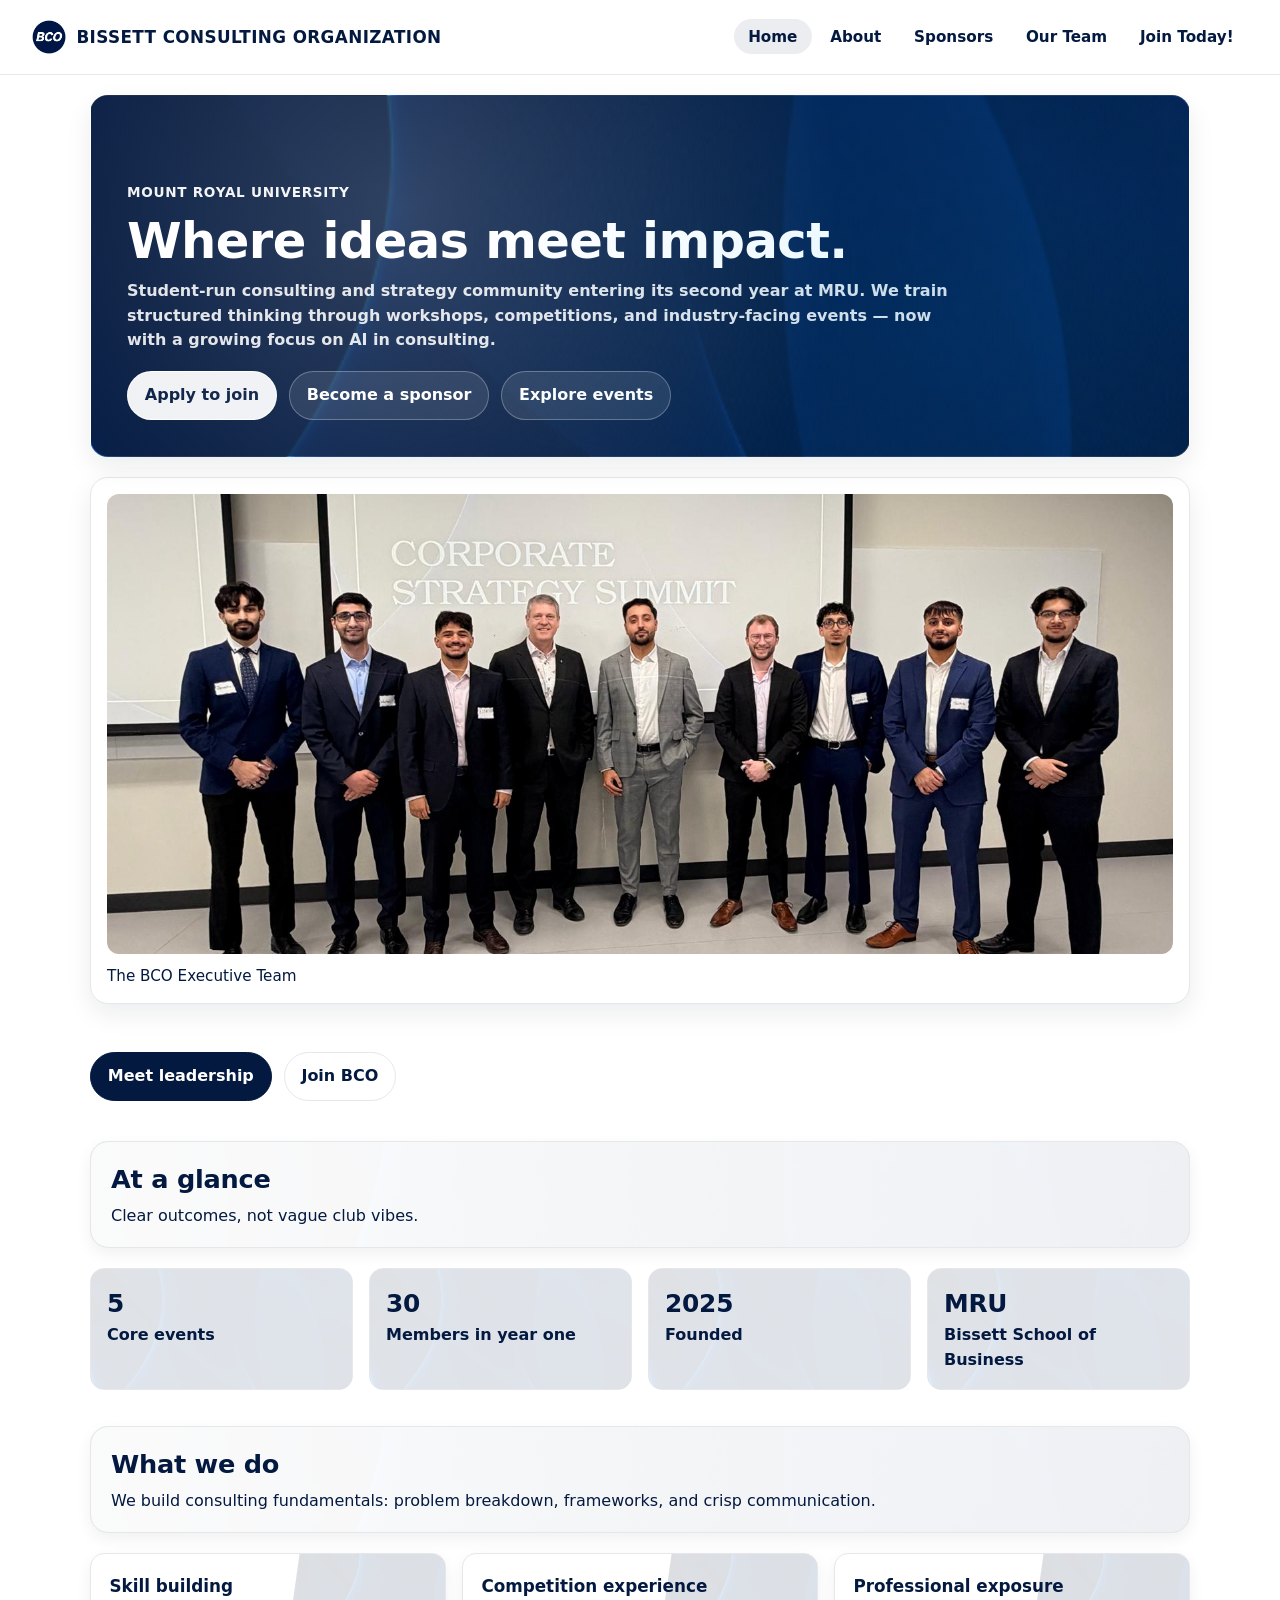
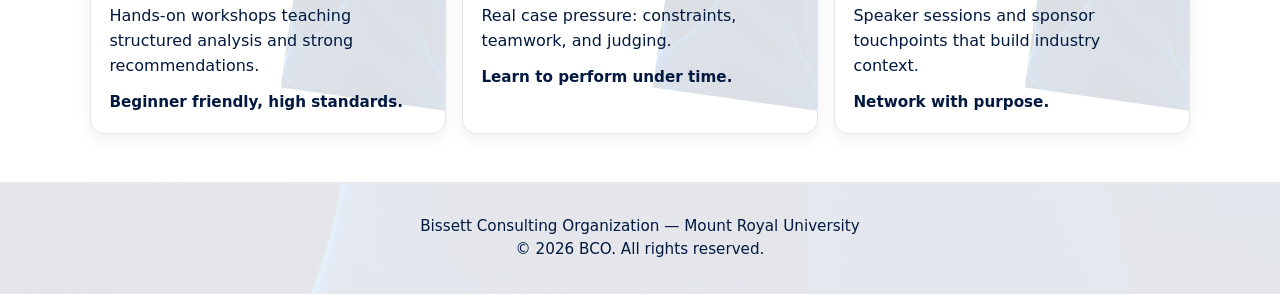
==== commit a76f3e19: "Update site for 2026-2027 season: new events and sponsorship tiers Refresh About and Sponsors pages " ====
--- a/index.html
+++ b/index.html
@@ -38,7 +38,7 @@
         <div class="motif-kicker">Mount Royal University</div>
         <div class="motif-title">Where ideas meet impact.</div>
         <p class="motif-subtitle">
-          Student-run consulting and strategy community. We train structured thinking through workshops, competitions, and industry-facing events.
+          Student-run consulting and strategy community entering its second year at MRU. We train structured thinking through workshops, competitions, and industry-facing events — now with a growing focus on AI in consulting.
         </p>
         <div class="motif-actions">
           <a class="btn primary" href="contact.html">Apply to join</a>
@@ -70,10 +70,10 @@
     </section>
 
     <section class="stats" aria-label="BCO stats">
-      <div class="stat"><strong>3</strong><span>Core events</span></div>
+      <div class="stat"><strong>5</strong><span>Core events</span></div>
+      <div class="stat"><strong>30</strong><span>Members in year one</span></div>
       <div class="stat"><strong>2025</strong><span>Founded</span></div>
       <div class="stat"><strong>MRU</strong><span>Bissett School of Business</span></div>
-      <div class="stat"><strong>Case</strong><span>Interview readiness focus</span></div>
     </section>
 
     <!-- Value props -->
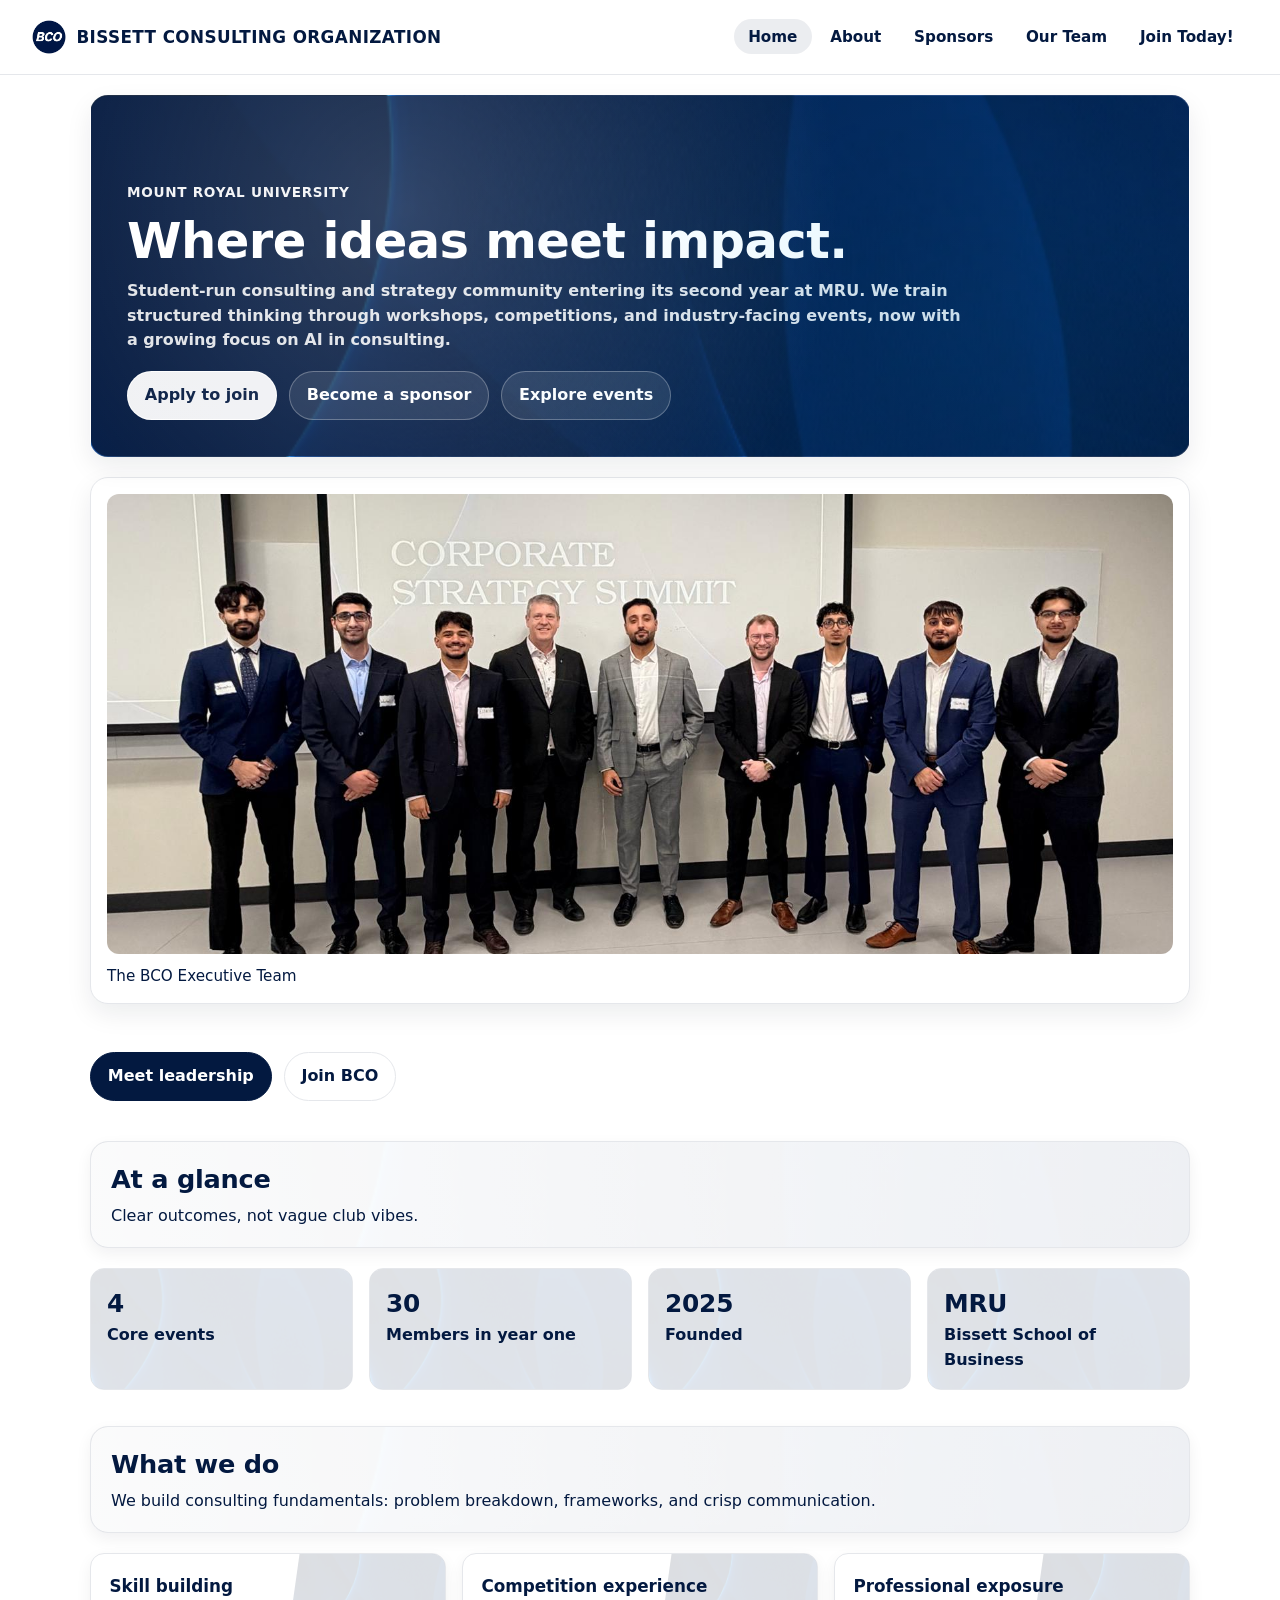
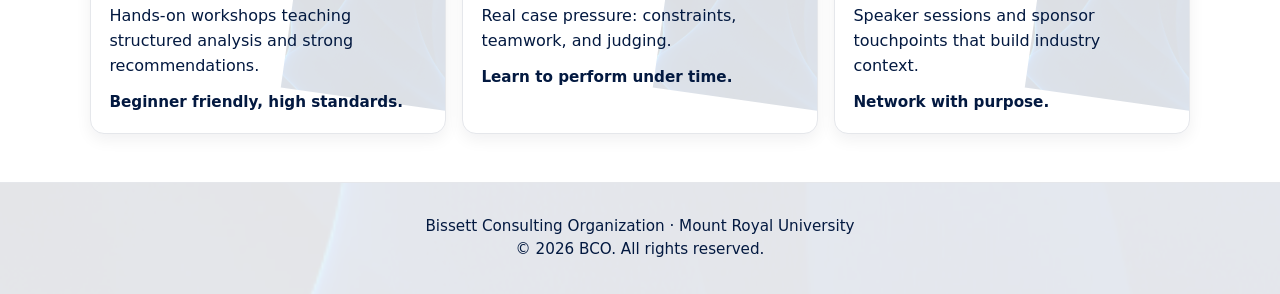
==== commit 2daf7b6a: "Refresh About page content and images, remove em dashes site-wide Adds AI and Consulting / Day in Co" ====
--- a/index.html
+++ b/index.html
@@ -3,7 +3,7 @@
 <head>
   <meta charset="UTF-8">
   <meta name="viewport" content="width=device-width, initial-scale=1.0">
-  <meta name="description" content="Welcome to the Bissett Consulting Organization — where ideas meet impact at Mount Royal University.">
+  <meta name="description" content="Welcome to the Bissett Consulting Organization, where ideas meet impact at Mount Royal University.">
   <title>BCO | Home</title>
 
   <link rel="icon" href="images/bco-logo.png" type="image/png">
@@ -38,7 +38,7 @@
         <div class="motif-kicker">Mount Royal University</div>
         <div class="motif-title">Where ideas meet impact.</div>
         <p class="motif-subtitle">
-          Student-run consulting and strategy community entering its second year at MRU. We train structured thinking through workshops, competitions, and industry-facing events — now with a growing focus on AI in consulting.
+          Student-run consulting and strategy community entering its second year at MRU. We train structured thinking through workshops, competitions, and industry-facing events, now with a growing focus on AI in consulting.
         </p>
         <div class="motif-actions">
           <a class="btn primary" href="contact.html">Apply to join</a>
@@ -70,7 +70,7 @@
     </section>
 
     <section class="stats" aria-label="BCO stats">
-      <div class="stat"><strong>5</strong><span>Core events</span></div>
+      <div class="stat"><strong>4</strong><span>Core events</span></div>
       <div class="stat"><strong>30</strong><span>Members in year one</span></div>
       <div class="stat"><strong>2025</strong><span>Founded</span></div>
       <div class="stat"><strong>MRU</strong><span>Bissett School of Business</span></div>
@@ -107,7 +107,7 @@
   </main>
 
   <footer>
-    <p>Bissett Consulting Organization — Mount Royal University</p>
+    <p>Bissett Consulting Organization &middot; Mount Royal University</p>
     <p>&copy; 2026 BCO. All rights reserved.</p>
   </footer>
 </body>
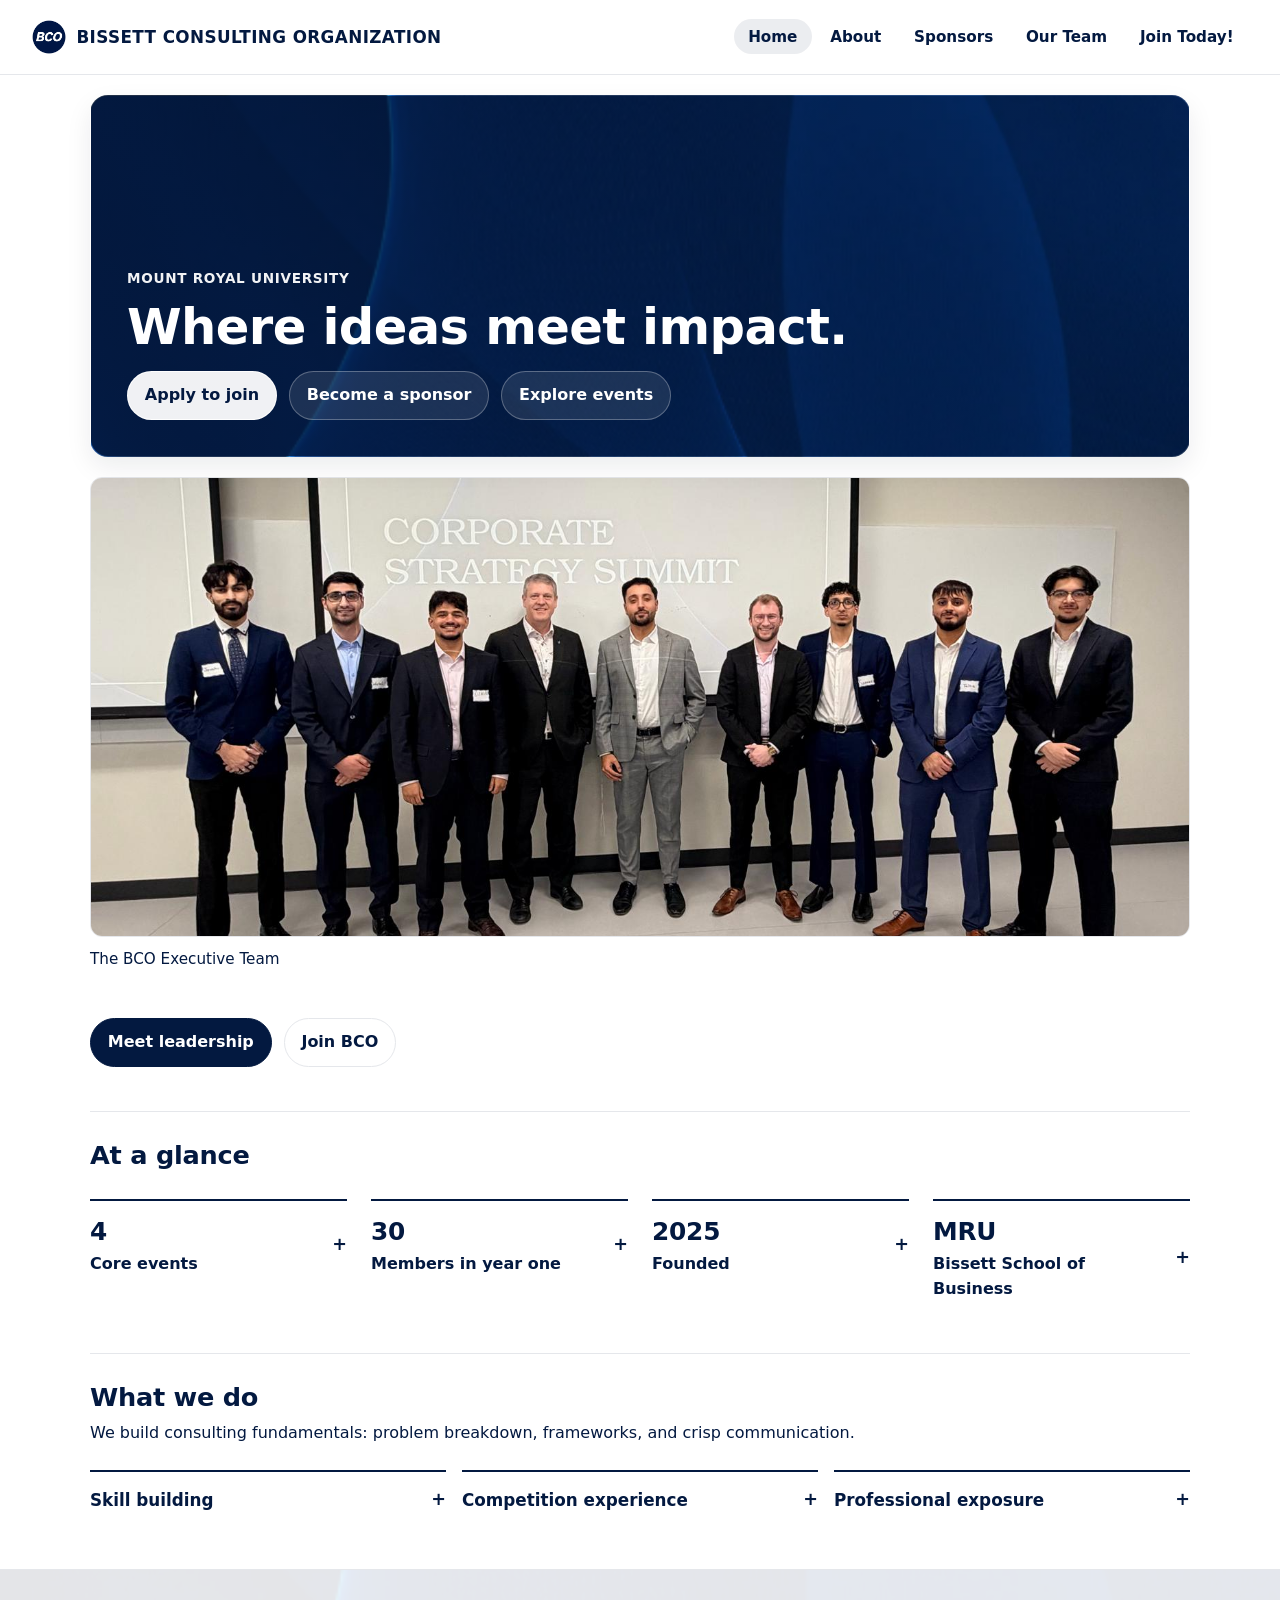
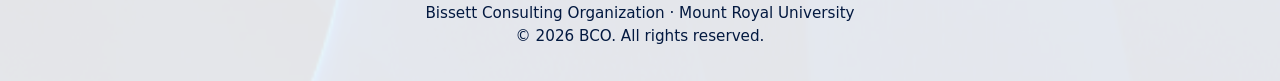
==== commit 7378d97b: "Add mobile nav menu, flatten card-heavy design, add home page dropdowns Collapses the primary nav in" ====
--- a/index.html
+++ b/index.html
@@ -21,7 +21,10 @@
       <h1>Bissett Consulting Organization</h1>
     </div>
     <nav aria-label="Primary">
-      <ul>
+      <button type="button" class="nav-toggle" aria-expanded="false" aria-controls="primary-nav" aria-label="Toggle navigation menu">
+        <span></span><span></span><span></span>
+      </button>
+      <ul id="primary-nav">
         <li><a href="index.html" class="active" aria-current="page">Home</a></li>
         <li><a href="about.html">About</a></li>
         <li><a href="sponsors.html">Sponsors</a></li>
@@ -37,9 +40,6 @@
       <div class="motif-hero-inner">
         <div class="motif-kicker">Mount Royal University</div>
         <div class="motif-title">Where ideas meet impact.</div>
-        <p class="motif-subtitle">
-          Student-run consulting and strategy community entering its second year at MRU. We train structured thinking through workshops, competitions, and industry-facing events, now with a growing focus on AI in consulting.
-        </p>
         <div class="motif-actions">
           <a class="btn primary" href="contact.html">Apply to join</a>
           <a class="btn" href="sponsors.html">Become a sponsor</a>
@@ -65,15 +65,26 @@
     <section class="motif-band" aria-label="BCO summary">
       <div class="motif-band-inner">
         <h2>At a glance</h2>
-        <p>Clear outcomes, not vague club vibes.</p>
       </div>
     </section>
 
     <section class="stats" aria-label="BCO stats">
-      <div class="stat"><strong>4</strong><span>Core events</span></div>
-      <div class="stat"><strong>30</strong><span>Members in year one</span></div>
-      <div class="stat"><strong>2025</strong><span>Founded</span></div>
-      <div class="stat"><strong>MRU</strong><span>Bissett School of Business</span></div>
+      <details class="stat">
+        <summary><span class="stat-head"><strong>4</strong><span>Core events</span></span></summary>
+        <p class="stat-detail">Add more detail here.</p>
+      </details>
+      <details class="stat">
+        <summary><span class="stat-head"><strong>30</strong><span>Members in year one</span></span></summary>
+        <p class="stat-detail">Add more detail here.</p>
+      </details>
+      <details class="stat">
+        <summary><span class="stat-head"><strong>2025</strong><span>Founded</span></span></summary>
+        <p class="stat-detail">Add more detail here.</p>
+      </details>
+      <details class="stat">
+        <summary><span class="stat-head"><strong>MRU</strong><span>Bissett School of Business</span></span></summary>
+        <p class="stat-detail">Add more detail here.</p>
+      </details>
     </section>
 
     <!-- Value props -->
@@ -85,23 +96,23 @@
     </section>
 
     <section class="grid-3" aria-label="BCO pillars">
-      <div class="card">
-        <h3>Skill building</h3>
+      <details class="card">
+        <summary><h3>Skill building</h3></summary>
         <p>Hands-on workshops teaching structured analysis and strong recommendations.</p>
         <div class="meta">Beginner friendly, high standards.</div>
-      </div>
+      </details>
 
-      <div class="card">
-        <h3>Competition experience</h3>
+      <details class="card">
+        <summary><h3>Competition experience</h3></summary>
         <p>Real case pressure: constraints, teamwork, and judging.</p>
         <div class="meta">Learn to perform under time.</div>
-      </div>
+      </details>
 
-      <div class="card">
-        <h3>Professional exposure</h3>
+      <details class="card">
+        <summary><h3>Professional exposure</h3></summary>
         <p>Speaker sessions and sponsor touchpoints that build industry context.</p>
         <div class="meta">Network with purpose.</div>
-      </div>
+      </details>
     </section>
 
   </main>
@@ -110,5 +121,7 @@
     <p>Bissett Consulting Organization &middot; Mount Royal University</p>
     <p>&copy; 2026 BCO. All rights reserved.</p>
   </footer>
+
+  <script src="scripts/nav.js" defer></script>
 </body>
 </html>
--- a/styles/shared.css
+++ b/styles/shared.css
@@ -96,6 +96,40 @@
   color: var(--navy);
 }
 
+/* hamburger toggle (hidden on desktop) */
+.nav-toggle{
+  display: none;
+  flex-direction: column;
+  justify-content: center;
+  align-items: center;
+  gap: 5px;
+  width: 40px;
+  height: 40px;
+  background: none;
+  border: none;
+  cursor: pointer;
+  margin-left: auto;
+}
+
+.nav-toggle span{
+  display: block;
+  width: 24px;
+  height: 2px;
+  background: var(--navy);
+  border-radius: 2px;
+  transition: transform .2s ease, opacity .2s ease;
+}
+
+.nav-toggle.is-open span:nth-child(1){
+  transform: translateY(7px) rotate(45deg);
+}
+.nav-toggle.is-open span:nth-child(2){
+  opacity: 0;
+}
+.nav-toggle.is-open span:nth-child(3){
+  transform: translateY(-7px) rotate(-45deg);
+}
+
 /* layout width */
 main{
   width: min(1100px, 92%);
@@ -134,6 +168,40 @@
   }
 }
 
+@media (max-width: 800px){
+  header{
+    flex-wrap: wrap;
+  }
+
+  nav[aria-label="Primary"]{
+    display: flex;
+    flex-direction: column;
+    align-items: flex-end;
+    width: 100%;
+  }
+
+  .nav-toggle{
+    display: flex;
+  }
+
+  nav ul{
+    display: none;
+    flex-direction: column;
+    width: 100%;
+    gap: .25rem;
+    margin-top: .75rem;
+  }
+
+  nav ul.nav-open{
+    display: flex;
+  }
+
+  nav ul li a{
+    display: block;
+    padding: .75rem 1rem;
+  }
+}
+
 .skip-link{
   position:absolute;
   left:-999px;
--- a/styles/motif.css
+++ b/styles/motif.css
@@ -40,16 +40,6 @@
   );
 }
 
-.motif-hero::after{
-  content:"";
-  position:absolute;
-  inset:-40px;
-  /* extra depth so it feels premium */
-  background: radial-gradient(circle at 30% 35%, rgba(255,255,255,.18), transparent 50%),
-              radial-gradient(circle at 78% 62%, rgba(0,170,255,.10), transparent 55%);
-  pointer-events:none;
-}
-
 .motif-hero-inner{
   position: relative;
   padding: 2.25rem;
@@ -118,37 +108,15 @@
   background: #fff;
 }
 
-/* Motif band headings */
+/* Section headings: plain divider, no box */
 .motif-band{
-  position: relative;
-  border-radius: 18px;
-  overflow:hidden;
-  border: 1px solid var(--line);
-  box-shadow: var(--shadow-soft);
-  background: var(--paper);
-  margin: 2.25rem 0 1.25rem;
-}
-
-.motif-band::before{
-  content:"";
-  position:absolute;
-  inset:0;
-  background: var(--motif) center/cover no-repeat;
-  opacity: .22;             /* subtle watermark */
-  filter: saturate(1.05) contrast(1.05);
-}
-
-.motif-band::after{
-  content:"";
-  position:absolute;
-  inset:0;
-  background: linear-gradient(90deg, rgba(255,255,255,.92), rgba(255,255,255,.70));
+  margin: 2.75rem 0 1.5rem;
+  padding-top: 1.5rem;
+  border-top: 1px solid var(--line);
 }
 
 .motif-band-inner{
-  position: relative;
-  z-index: 1;
-  padding: 1.15rem 1.25rem;
+  padding: 0;
 }
 
 .motif-band h2{
@@ -162,7 +130,6 @@
   max-width: 80ch;
 }
 
-/* Cards with motif corner watermark */
 .grid-3{
   display:grid;
   grid-template-columns: repeat(3, minmax(0, 1fr));
@@ -170,37 +137,17 @@
 }
 
 .card{
-  position: relative;
-  background: var(--paper);
-  border: 1px solid var(--line);
-  border-radius: var(--radius);
-  box-shadow: var(--shadow-soft);
-  padding: 1.15rem;
-  overflow:hidden;
-}
-
-.card::before{
-  content:"";
-  position:absolute;
-  top:-70px;
-  right:-70px;
-  width: 220px;
-  height: 220px;
-  background: var(--motif) center/cover no-repeat;
-  opacity: .14;
-  transform: rotate(8deg);
-  pointer-events:none;
+  padding-top: .9rem;
+  border-top: 2px solid var(--navy);
 }
 
 .card h3{
   font-size: 1.05rem;
   margin-bottom: .35rem;
-  position: relative;
 }
 
 .card p{
   color: #031940;
-  position: relative;
 }
 
 .card .meta{
@@ -208,36 +155,18 @@
   color: #031940;
   font-size: .95rem;
   font-weight: 650;
-  position: relative;
 }
 
 /* Stats row */
 .stats{
   display:grid;
   grid-template-columns: repeat(4, minmax(0, 1fr));
-  gap: 1rem;
+  gap: 1.5rem;
 }
 
 .stat{
-  background: var(--panel);
-  border: 1px solid var(--line);
-  border-radius: var(--radius);
-  padding: 1rem;
-  overflow:hidden;
-  position: relative;
-}
-
-.stat::before{
-  content:"";
-  position:absolute;
-  inset:0;
-  background: var(--motif) center/cover no-repeat;
-  opacity: .10;
-  filter: saturate(1.05);
-}
-
-.stat strong, .stat span{
-  position: relative;
+  padding-top: .75rem;
+  border-top: 2px solid var(--navy);
 }
 
 .stat strong{
--- a/styles/home.css
+++ b/styles/home.css
@@ -35,17 +35,8 @@
   letter-spacing: .1px;
 }
 
-/* Image card */
 #teampic{
   margin: 1.25rem 0 3rem;
-}
-
-#teampic figure{
-  background: var(--paper);
-  border: 1px solid var(--line);
-  border-radius: 18px;
-  padding: 1rem;
-  box-shadow: var(--shadow);
 }
 
 #teampic img{
@@ -53,6 +44,7 @@
   height: min(460px, 56vw);
   object-fit: cover;
   border-radius: 12px;
+  border: 1px solid var(--line);
   display: block;
 }
 
@@ -64,10 +56,54 @@
   line-height: 1.35;
 }
 
-/* Small “deck polish” on hover, very subtle */
-#teampic figure:hover{
-  border-color: rgba(3,25,64,.18);
-  box-shadow: 0 14px 32px rgba(17,24,39,.10);
+/* Dropdown cards ("What we do" + "At a glance") */
+.stats .stat,
+.grid-3 .card{
+  padding-bottom: .1rem;
+}
+
+.stats summary,
+.grid-3 summary{
+  list-style: none;
+  cursor: pointer;
+  display: flex;
+  align-items: center;
+  justify-content: space-between;
+  gap: .75rem;
+  margin-bottom: .35rem;
+}
+
+.stats summary::-webkit-details-marker,
+.grid-3 summary::-webkit-details-marker{
+  display: none;
+}
+
+.stats summary::after,
+.grid-3 summary::after{
+  content: "+";
+  flex-shrink: 0;
+  font-size: 1.1rem;
+  font-weight: 700;
+  color: var(--navy);
+}
+
+.stats details[open] summary::after,
+.grid-3 details[open] summary::after{
+  content: "\2212";
+}
+
+.grid-3 summary h3{
+  margin-bottom: 0;
+}
+
+.stat-head{
+  display: block;
+}
+
+.stats .stat-detail{
+  color: #031940;
+  font-size: .9rem;
+  margin-top: .75rem;
 }
 
 /* Responsive tightening */
@@ -75,7 +111,4 @@
   #welcome{
     padding: 2rem 0 1rem;
   }
-  #teampic figure{
-    padding: .85rem;
-  }
 }
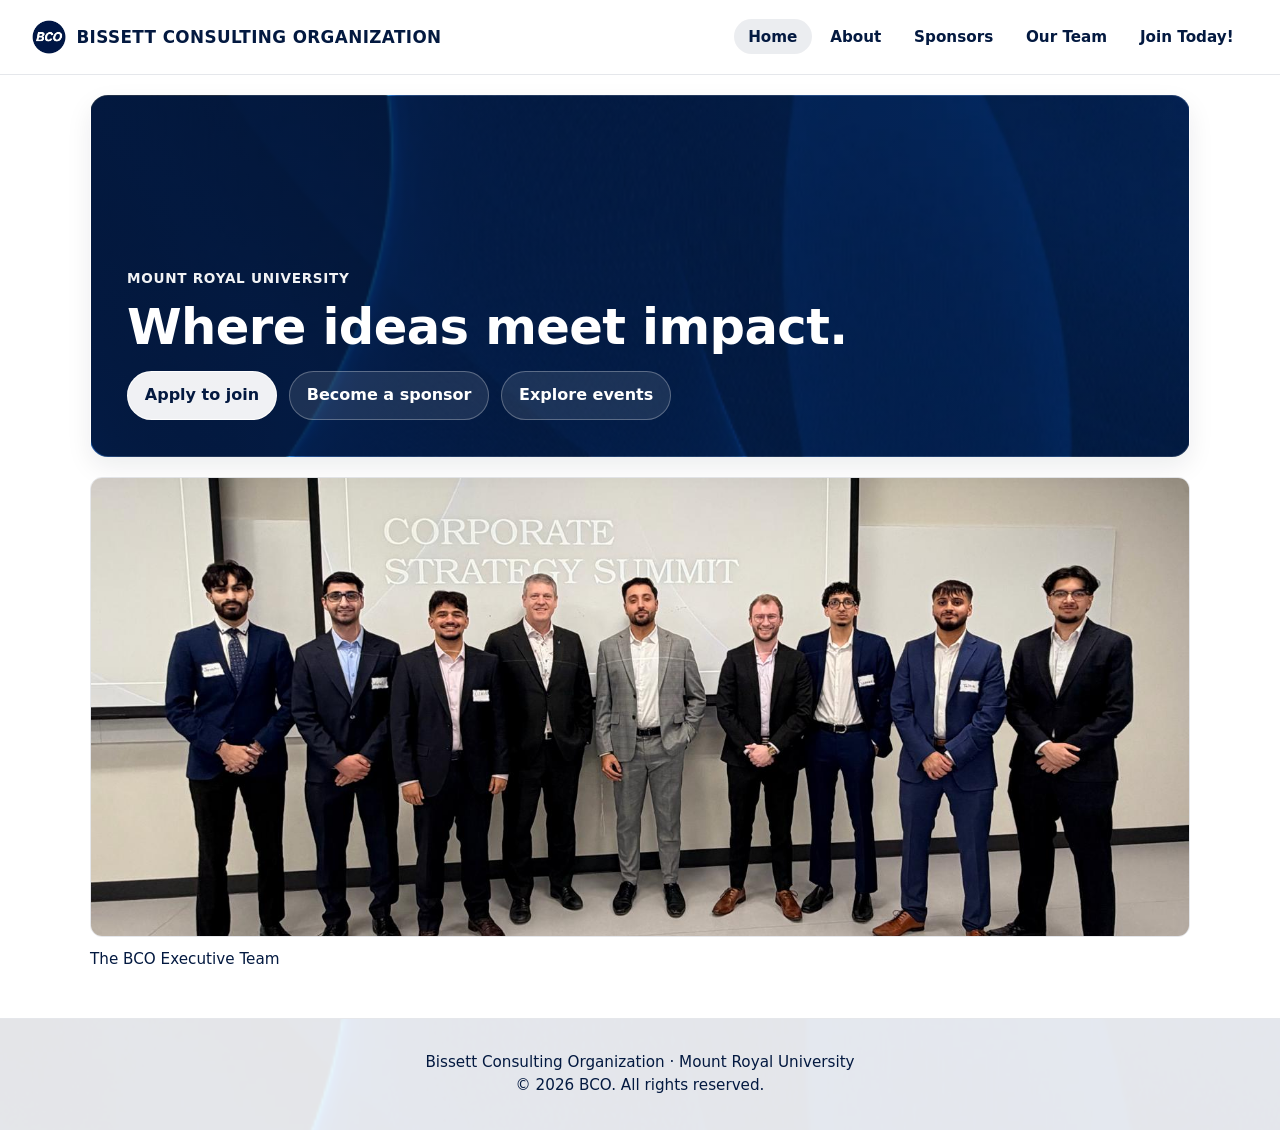
==== commit c8e1115f: "Remove home page stats/pillars dropdowns and leftover CTA buttons Drops the "At a glance" and "What " ====
--- a/index.html
+++ b/index.html
@@ -56,65 +56,6 @@
       </figure>
     </section>
 
-    <div class="motif-actions" style="margin: 1rem 0 2.5rem;">
-      <a class="btn btn-light primary" href="team.html">Meet leadership</a>
-      <a class="btn btn-light" href="contact.html">Join BCO</a>
-    </div>
-
-    <!-- Stats -->
-    <section class="motif-band" aria-label="BCO summary">
-      <div class="motif-band-inner">
-        <h2>At a glance</h2>
-      </div>
-    </section>
-
-    <section class="stats" aria-label="BCO stats">
-      <details class="stat">
-        <summary><span class="stat-head"><strong>4</strong><span>Core events</span></span></summary>
-        <p class="stat-detail">Add more detail here.</p>
-      </details>
-      <details class="stat">
-        <summary><span class="stat-head"><strong>30</strong><span>Members in year one</span></span></summary>
-        <p class="stat-detail">Add more detail here.</p>
-      </details>
-      <details class="stat">
-        <summary><span class="stat-head"><strong>2025</strong><span>Founded</span></span></summary>
-        <p class="stat-detail">Add more detail here.</p>
-      </details>
-      <details class="stat">
-        <summary><span class="stat-head"><strong>MRU</strong><span>Bissett School of Business</span></span></summary>
-        <p class="stat-detail">Add more detail here.</p>
-      </details>
-    </section>
-
-    <!-- Value props -->
-    <section class="motif-band" aria-label="What we do">
-      <div class="motif-band-inner">
-        <h2>What we do</h2>
-        <p>We build consulting fundamentals: problem breakdown, frameworks, and crisp communication.</p>
-      </div>
-    </section>
-
-    <section class="grid-3" aria-label="BCO pillars">
-      <details class="card">
-        <summary><h3>Skill building</h3></summary>
-        <p>Hands-on workshops teaching structured analysis and strong recommendations.</p>
-        <div class="meta">Beginner friendly, high standards.</div>
-      </details>
-
-      <details class="card">
-        <summary><h3>Competition experience</h3></summary>
-        <p>Real case pressure: constraints, teamwork, and judging.</p>
-        <div class="meta">Learn to perform under time.</div>
-      </details>
-
-      <details class="card">
-        <summary><h3>Professional exposure</h3></summary>
-        <p>Speaker sessions and sponsor touchpoints that build industry context.</p>
-        <div class="meta">Network with purpose.</div>
-      </details>
-    </section>
-
   </main>
 
   <footer>
--- a/styles/home.css
+++ b/styles/home.css
@@ -56,56 +56,6 @@
   line-height: 1.35;
 }
 
-/* Dropdown cards ("What we do" + "At a glance") */
-.stats .stat,
-.grid-3 .card{
-  padding-bottom: .1rem;
-}
-
-.stats summary,
-.grid-3 summary{
-  list-style: none;
-  cursor: pointer;
-  display: flex;
-  align-items: center;
-  justify-content: space-between;
-  gap: .75rem;
-  margin-bottom: .35rem;
-}
-
-.stats summary::-webkit-details-marker,
-.grid-3 summary::-webkit-details-marker{
-  display: none;
-}
-
-.stats summary::after,
-.grid-3 summary::after{
-  content: "+";
-  flex-shrink: 0;
-  font-size: 1.1rem;
-  font-weight: 700;
-  color: var(--navy);
-}
-
-.stats details[open] summary::after,
-.grid-3 details[open] summary::after{
-  content: "\2212";
-}
-
-.grid-3 summary h3{
-  margin-bottom: 0;
-}
-
-.stat-head{
-  display: block;
-}
-
-.stats .stat-detail{
-  color: #031940;
-  font-size: .9rem;
-  margin-top: .75rem;
-}
-
 /* Responsive tightening */
 @media (max-width: 520px){
   #welcome{
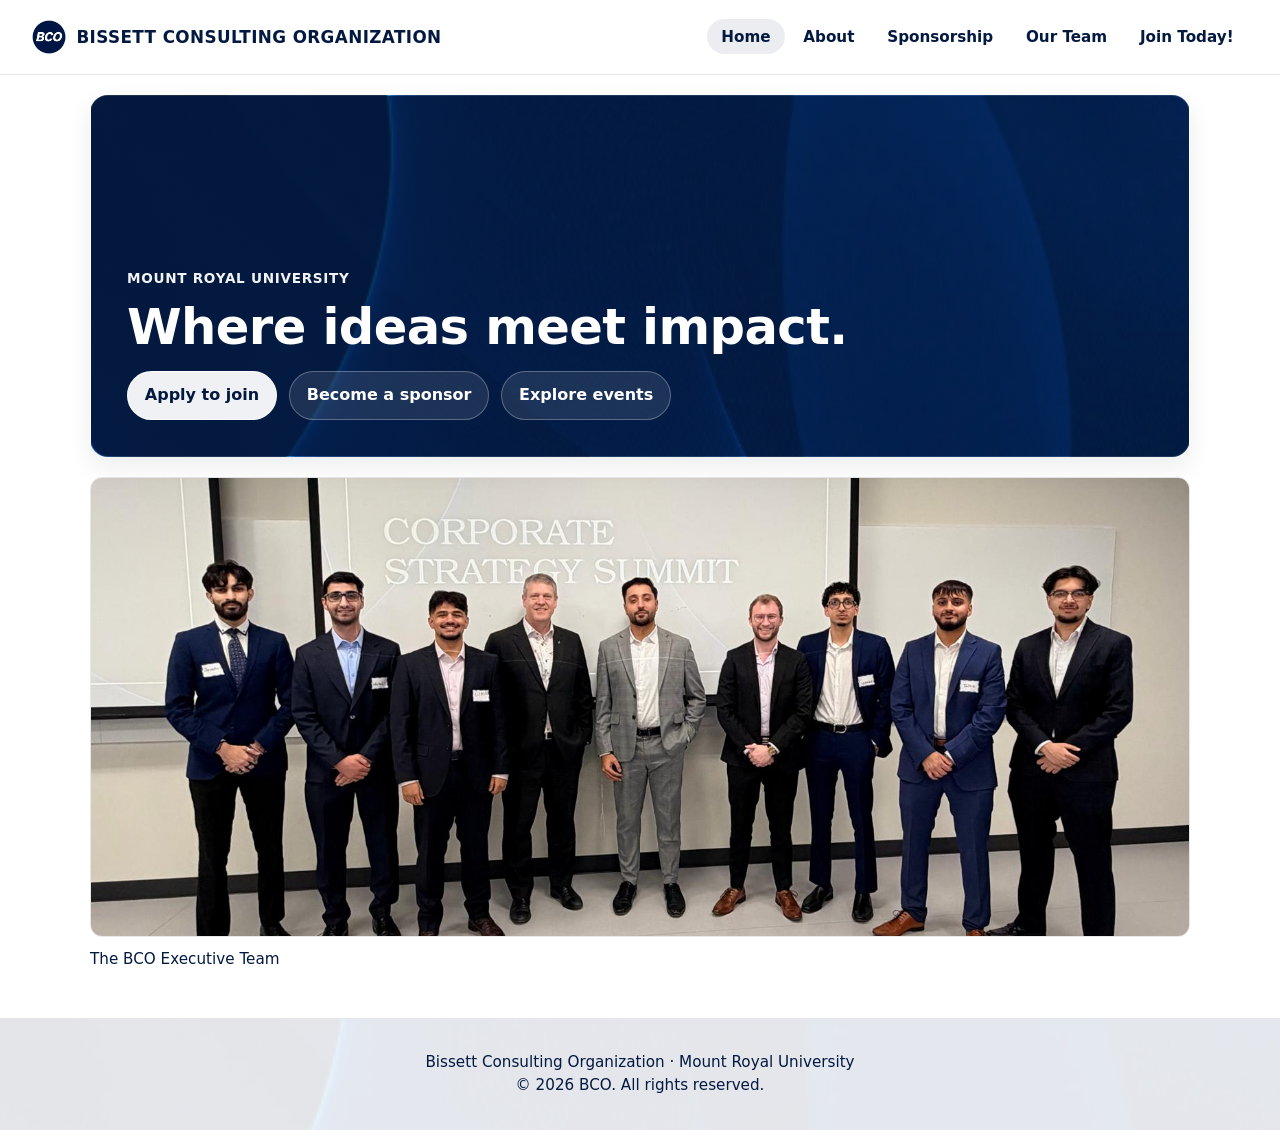
==== commit e5408a9b: "Rename Sponsors nav label to Sponsorship; simplify Linktree CTA copy Co-Authored-By: Claude Sonnet 5" ====
--- a/index.html
+++ b/index.html
@@ -27,7 +27,7 @@
       <ul id="primary-nav">
         <li><a href="index.html" class="active" aria-current="page">Home</a></li>
         <li><a href="about.html">About</a></li>
-        <li><a href="sponsors.html">Sponsors</a></li>
+        <li><a href="sponsors.html">Sponsorship</a></li>
         <li><a href="team.html">Our Team</a></li>
         <li><a href="contact.html">Join Today!</a></li>
       </ul>
